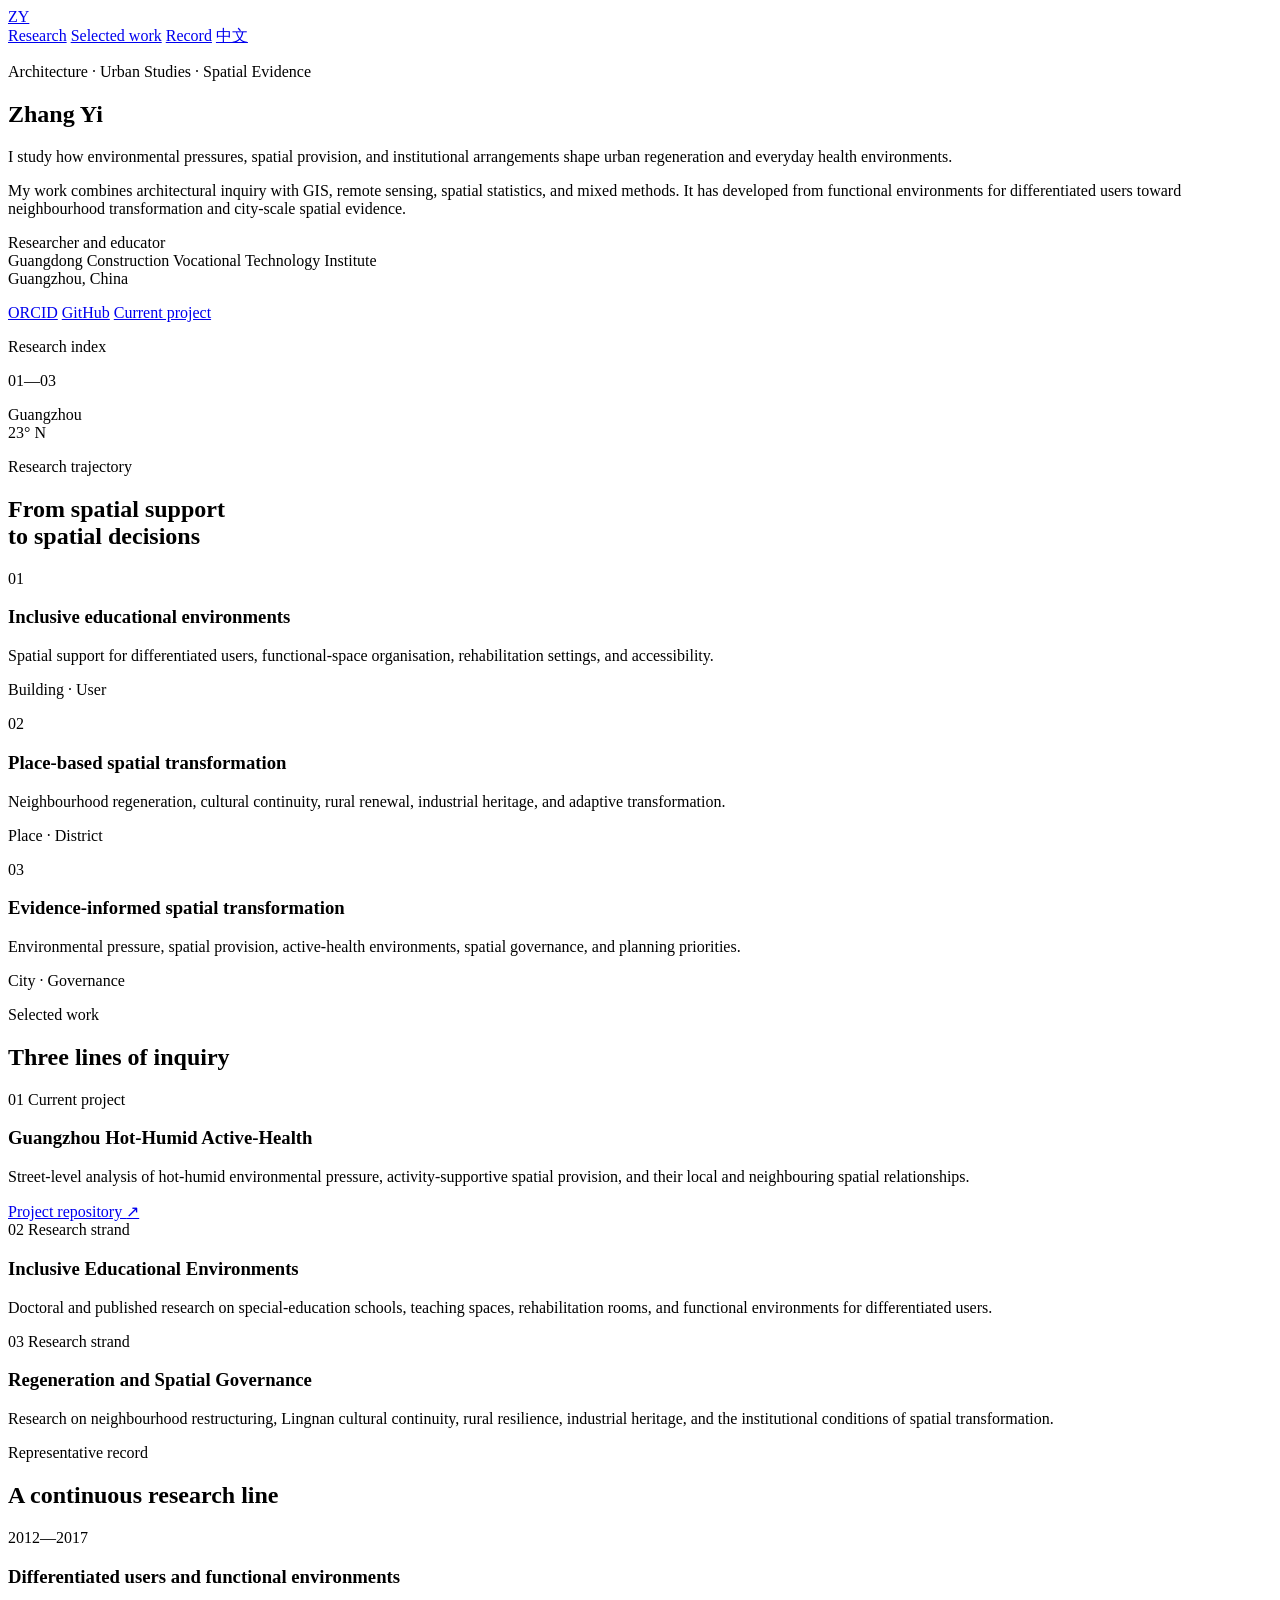
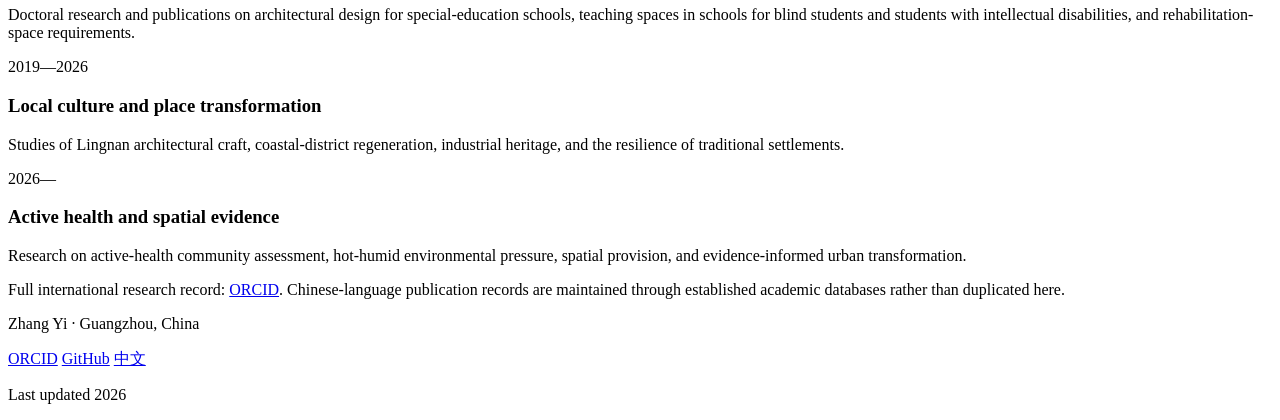
==== index.html @ 7a0ed81a "Create restrained academic homepage" ====
<!doctype html>
<html lang="en">
<head>
  <meta charset="utf-8">
  <meta name="viewport" content="width=device-width, initial-scale=1">
  <meta name="description" content="Zhang Yi — architecture, urban studies, and spatial evidence.">
  <title>Zhang Yi — Research</title>
  <link rel="stylesheet" href="assets/css/site.css">
</head>
<body>
  <header class="site-header shell">
    <a class="wordmark" href="/" aria-label="Zhang Yi home">ZY</a>
    <nav class="top-nav" aria-label="Primary navigation">
      <a href="#trajectory">Research</a>
      <a href="#work">Selected work</a>
      <a href="#record">Record</a>
      <a href="zh/" lang="zh-CN">中文</a>
    </nav>
  </header>

  <main>
    <section class="hero shell">
      <div class="hero-copy">
        <p class="eyebrow">Architecture · Urban Studies · Spatial Evidence</p>
        <h1>Zhang Yi</h1>
        <p class="lead">
          I study how environmental pressures, spatial provision, and institutional arrangements shape urban regeneration and everyday health environments.
        </p>
        <p class="intro">
          My work combines architectural inquiry with GIS, remote sensing, spatial statistics, and mixed methods. It has developed from functional environments for differentiated users toward neighbourhood transformation and city-scale spatial evidence.
        </p>
        <p class="affiliation">
          Researcher and educator<br>
          Guangdong Construction Vocational Technology Institute<br>
          Guangzhou, China
        </p>
        <div class="profile-links" aria-label="External profiles">
          <a href="https://orcid.org/0009-0001-2151-0734" rel="me">ORCID</a>
          <a href="https://github.com/zgasoole" rel="me">GitHub</a>
          <a href="https://github.com/zgasoole/guangzhou-hot-humid-active-health">Current project</a>
        </div>
      </div>

      <aside class="research-index" aria-label="Research index">
        <p class="index-label">Research index</p>
        <div class="index-rule"></div>
        <p class="index-number">01—03</p>
        <p class="index-place">Guangzhou<br>23° N</p>
      </aside>
    </section>

    <section id="trajectory" class="section shell">
      <div class="section-heading">
        <p class="eyebrow">Research trajectory</p>
        <h2>From spatial support<br>to spatial decisions</h2>
      </div>

      <div class="trajectory-list">
        <article class="trajectory-item">
          <p class="item-number">01</p>
          <div>
            <h3>Inclusive educational environments</h3>
            <p>Spatial support for differentiated users, functional-space organisation, rehabilitation settings, and accessibility.</p>
          </div>
          <p class="item-scale">Building · User</p>
        </article>

        <article class="trajectory-item">
          <p class="item-number">02</p>
          <div>
            <h3>Place-based spatial transformation</h3>
            <p>Neighbourhood regeneration, cultural continuity, rural renewal, industrial heritage, and adaptive transformation.</p>
          </div>
          <p class="item-scale">Place · District</p>
        </article>

        <article class="trajectory-item">
          <p class="item-number">03</p>
          <div>
            <h3>Evidence-informed spatial transformation</h3>
            <p>Environmental pressure, spatial provision, active-health environments, spatial governance, and planning priorities.</p>
          </div>
          <p class="item-scale">City · Governance</p>
        </article>
      </div>
    </section>

    <section id="work" class="section shell">
      <div class="section-heading compact-heading">
        <p class="eyebrow">Selected work</p>
        <h2>Three lines of inquiry</h2>
      </div>

      <div class="work-grid">
        <article class="work-card featured">
          <div class="work-meta">
            <span>01</span>
            <span>Current project</span>
          </div>
          <h3>Guangzhou Hot-Humid Active-Health</h3>
          <p>Street-level analysis of hot-humid environmental pressure, activity-supportive spatial provision, and their local and neighbouring spatial relationships.</p>
          <a class="text-link" href="https://github.com/zgasoole/guangzhou-hot-humid-active-health">Project repository <span aria-hidden="true">↗</span></a>
        </article>

        <article class="work-card">
          <div class="work-meta">
            <span>02</span>
            <span>Research strand</span>
          </div>
          <h3>Inclusive Educational Environments</h3>
          <p>Doctoral and published research on special-education schools, teaching spaces, rehabilitation rooms, and functional environments for differentiated users.</p>
        </article>

        <article class="work-card">
          <div class="work-meta">
            <span>03</span>
            <span>Research strand</span>
          </div>
          <h3>Regeneration and Spatial Governance</h3>
          <p>Research on neighbourhood restructuring, Lingnan cultural continuity, rural resilience, industrial heritage, and the institutional conditions of spatial transformation.</p>
        </article>
      </div>
    </section>

    <section id="record" class="section shell record-section">
      <div class="section-heading compact-heading">
        <p class="eyebrow">Representative record</p>
        <h2>A continuous research line</h2>
      </div>

      <div class="record-list">
        <article>
          <p class="record-date">2012—2017</p>
          <h3>Differentiated users and functional environments</h3>
          <p>Doctoral research and publications on architectural design for special-education schools, teaching spaces in schools for blind students and students with intellectual disabilities, and rehabilitation-space requirements.</p>
        </article>
        <article>
          <p class="record-date">2019—2026</p>
          <h3>Local culture and place transformation</h3>
          <p>Studies of Lingnan architectural craft, coastal-district regeneration, industrial heritage, and the resilience of traditional settlements.</p>
        </article>
        <article>
          <p class="record-date">2026—</p>
          <h3>Active health and spatial evidence</h3>
          <p>Research on active-health community assessment, hot-humid environmental pressure, spatial provision, and evidence-informed urban transformation.</p>
        </article>
      </div>

      <p class="record-note">
        Full international research record: <a href="https://orcid.org/0009-0001-2151-0734">ORCID</a>. Chinese-language publication records are maintained through established academic databases rather than duplicated here.
      </p>
    </section>
  </main>

  <footer class="site-footer shell">
    <p>Zhang Yi · Guangzhou, China</p>
    <div>
      <a href="https://orcid.org/0009-0001-2151-0734">ORCID</a>
      <a href="https://github.com/zgasoole">GitHub</a>
      <a href="zh/" lang="zh-CN">中文</a>
    </div>
    <p>Last updated 2026</p>
  </footer>
</body>
</html>
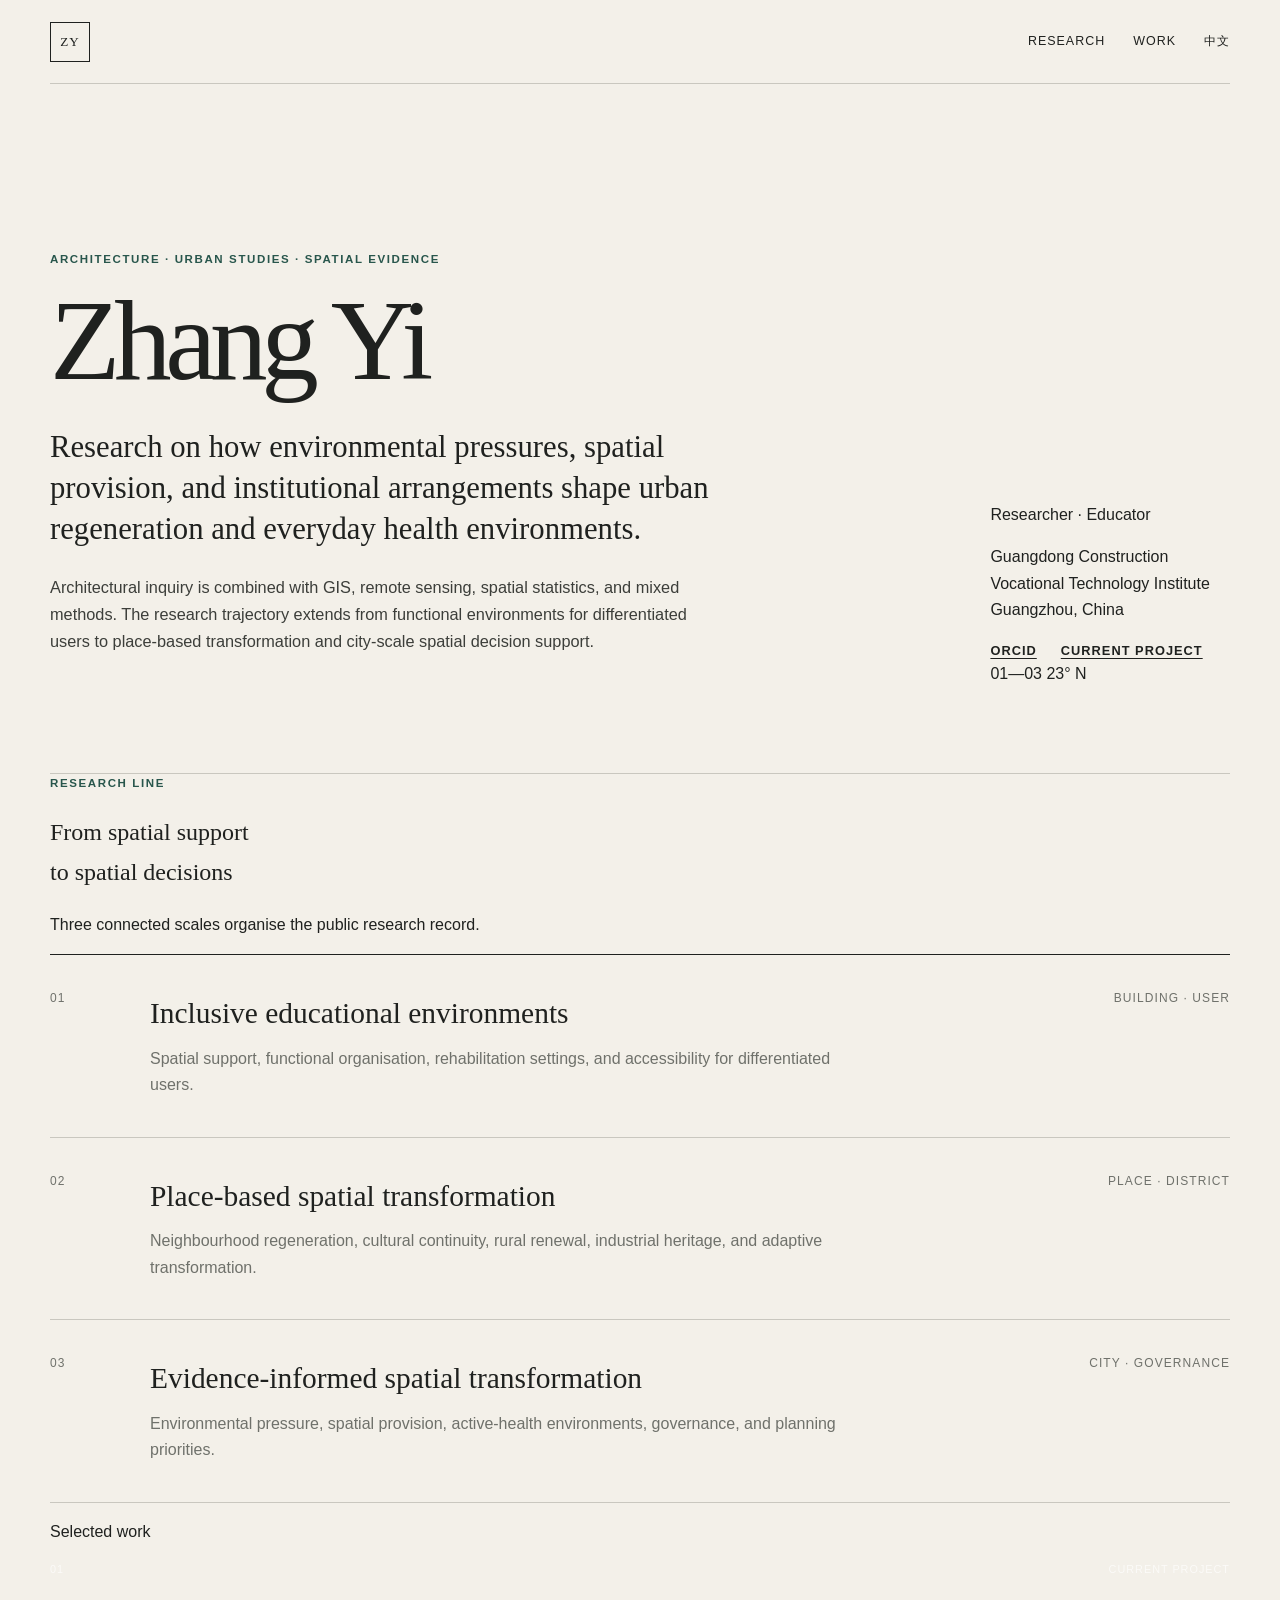
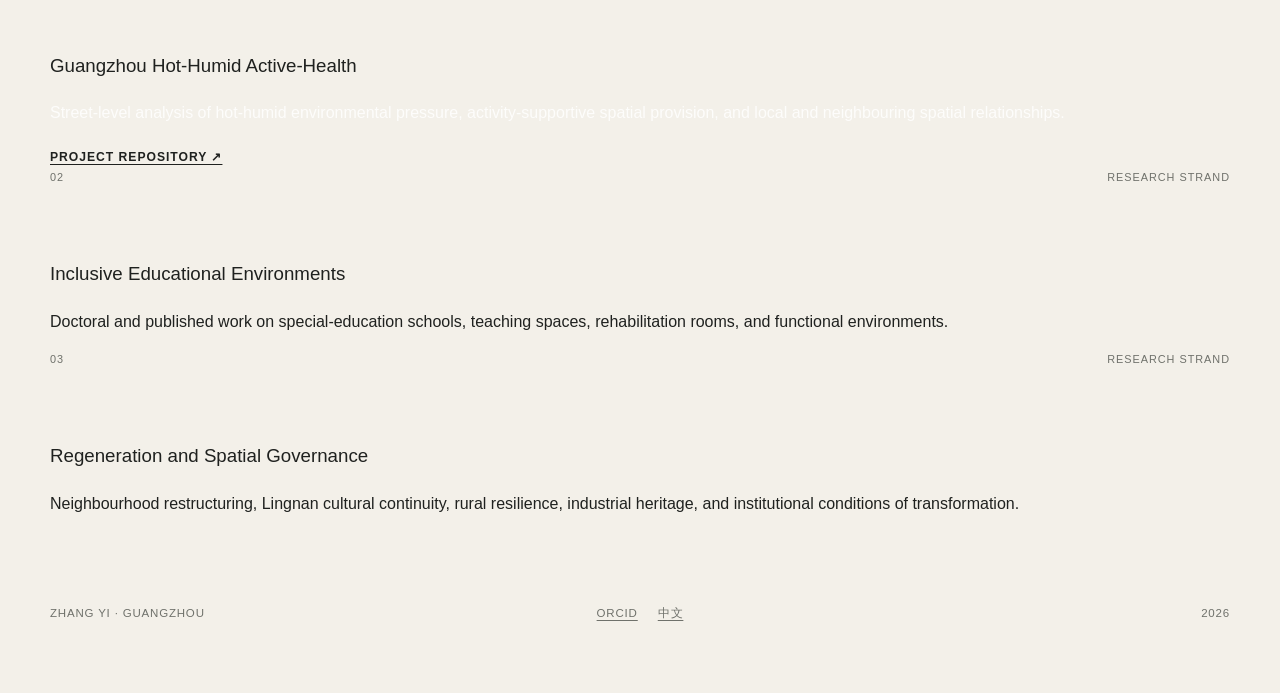
==== commit 0f5e3fa1: "Compress homepage and strengthen privacy" ====
--- a/index.html
+++ b/index.html
@@ -4,6 +4,7 @@
   <meta charset="utf-8">
   <meta name="viewport" content="width=device-width, initial-scale=1">
   <meta name="description" content="Zhang Yi — architecture, urban studies, and spatial evidence.">
+  <meta name="referrer" content="no-referrer">
   <title>Zhang Yi — Research</title>
   <link rel="stylesheet" href="assets/css/site.css">
 </head>
@@ -11,9 +12,8 @@
   <header class="site-header shell">
     <a class="wordmark" href="/" aria-label="Zhang Yi home">ZY</a>
     <nav class="top-nav" aria-label="Primary navigation">
-      <a href="#trajectory">Research</a>
-      <a href="#work">Selected work</a>
-      <a href="#record">Record</a>
+      <a href="#research">Research</a>
+      <a href="#work">Work</a>
       <a href="zh/" lang="zh-CN">中文</a>
     </nav>
   </header>
@@ -24,142 +24,98 @@
         <p class="eyebrow">Architecture · Urban Studies · Spatial Evidence</p>
         <h1>Zhang Yi</h1>
         <p class="lead">
-          I study how environmental pressures, spatial provision, and institutional arrangements shape urban regeneration and everyday health environments.
+          Research on how environmental pressures, spatial provision, and institutional arrangements shape urban regeneration and everyday health environments.
         </p>
         <p class="intro">
-          My work combines architectural inquiry with GIS, remote sensing, spatial statistics, and mixed methods. It has developed from functional environments for differentiated users toward neighbourhood transformation and city-scale spatial evidence.
+          Architectural inquiry is combined with GIS, remote sensing, spatial statistics, and mixed methods. The research trajectory extends from functional environments for differentiated users to place-based transformation and city-scale spatial decision support.
         </p>
-        <p class="affiliation">
-          Researcher and educator<br>
-          Guangdong Construction Vocational Technology Institute<br>
-          Guangzhou, China
-        </p>
+      </div>
+
+      <aside class="identity-panel" aria-label="Research identity">
+        <p class="panel-label">Researcher · Educator</p>
+        <p class="panel-text">Guangdong Construction Vocational Technology Institute<br>Guangzhou, China</p>
         <div class="profile-links" aria-label="External profiles">
-          <a href="https://orcid.org/0009-0001-2151-0734" rel="me">ORCID</a>
-          <a href="https://github.com/zgasoole" rel="me">GitHub</a>
-          <a href="https://github.com/zgasoole/guangzhou-hot-humid-active-health">Current project</a>
+          <a href="https://orcid.org/0009-0001-2151-0734" rel="me noopener noreferrer">ORCID</a>
+          <a href="https://github.com/zgasoole/guangzhou-hot-humid-active-health" rel="noopener noreferrer">Current project</a>
+        </div>
+        <div class="index-mark" aria-hidden="true">
+          <span>01—03</span>
+          <span>23° N</span>
+        </div>
+      </aside>
+    </section>
+
+    <section id="research" class="overview shell">
+      <div class="overview-header">
+        <div>
+          <p class="eyebrow">Research line</p>
+          <h2>From spatial support<br>to spatial decisions</h2>
+        </div>
+        <p class="overview-note">Three connected scales organise the public research record.</p>
+      </div>
+
+      <div class="overview-grid">
+        <div class="trajectory-list">
+          <article class="trajectory-item">
+            <p class="item-number">01</p>
+            <div>
+              <h3>Inclusive educational environments</h3>
+              <p>Spatial support, functional organisation, rehabilitation settings, and accessibility for differentiated users.</p>
+            </div>
+            <p class="item-scale">Building · User</p>
+          </article>
+
+          <article class="trajectory-item">
+            <p class="item-number">02</p>
+            <div>
+              <h3>Place-based spatial transformation</h3>
+              <p>Neighbourhood regeneration, cultural continuity, rural renewal, industrial heritage, and adaptive transformation.</p>
+            </div>
+            <p class="item-scale">Place · District</p>
+          </article>
+
+          <article class="trajectory-item">
+            <p class="item-number">03</p>
+            <div>
+              <h3>Evidence-informed spatial transformation</h3>
+              <p>Environmental pressure, spatial provision, active-health environments, governance, and planning priorities.</p>
+            </div>
+            <p class="item-scale">City · Governance</p>
+          </article>
+        </div>
+
+        <div id="work" class="work-list">
+          <p class="work-label">Selected work</p>
+          <article class="work-item featured">
+            <div class="work-meta"><span>01</span><span>Current project</span></div>
+            <h3>Guangzhou Hot-Humid Active-Health</h3>
+            <p>Street-level analysis of hot-humid environmental pressure, activity-supportive spatial provision, and local and neighbouring spatial relationships.</p>
+            <a class="text-link" href="https://github.com/zgasoole/guangzhou-hot-humid-active-health" rel="noopener noreferrer">Project repository ↗</a>
+          </article>
+
+          <article class="work-item">
+            <div class="work-meta"><span>02</span><span>Research strand</span></div>
+            <h3>Inclusive Educational Environments</h3>
+            <p>Doctoral and published work on special-education schools, teaching spaces, rehabilitation rooms, and functional environments.</p>
+          </article>
+
+          <article class="work-item">
+            <div class="work-meta"><span>03</span><span>Research strand</span></div>
+            <h3>Regeneration and Spatial Governance</h3>
+            <p>Neighbourhood restructuring, Lingnan cultural continuity, rural resilience, industrial heritage, and institutional conditions of transformation.</p>
+          </article>
         </div>
       </div>
 
-      <aside class="research-index" aria-label="Research index">
-        <p class="index-label">Research index</p>
-        <div class="index-rule"></div>
-        <p class="index-number">01—03</p>
-        <p class="index-place">Guangzhou<br>23° N</p>
-      </aside>
-    </section>
-
-    <section id="trajectory" class="section shell">
-      <div class="section-heading">
-        <p class="eyebrow">Research trajectory</p>
-        <h2>From spatial support<br>to spatial decisions</h2>
-      </div>
-
-      <div class="trajectory-list">
-        <article class="trajectory-item">
-          <p class="item-number">01</p>
-          <div>
-            <h3>Inclusive educational environments</h3>
-            <p>Spatial support for differentiated users, functional-space organisation, rehabilitation settings, and accessibility.</p>
-          </div>
-          <p class="item-scale">Building · User</p>
-        </article>
-
-        <article class="trajectory-item">
-          <p class="item-number">02</p>
-          <div>
-            <h3>Place-based spatial transformation</h3>
-            <p>Neighbourhood regeneration, cultural continuity, rural renewal, industrial heritage, and adaptive transformation.</p>
-          </div>
-          <p class="item-scale">Place · District</p>
-        </article>
-
-        <article class="trajectory-item">
-          <p class="item-number">03</p>
-          <div>
-            <h3>Evidence-informed spatial transformation</h3>
-            <p>Environmental pressure, spatial provision, active-health environments, spatial governance, and planning priorities.</p>
-          </div>
-          <p class="item-scale">City · Governance</p>
-        </article>
-      </div>
-    </section>
-
-    <section id="work" class="section shell">
-      <div class="section-heading compact-heading">
-        <p class="eyebrow">Selected work</p>
-        <h2>Three lines of inquiry</h2>
-      </div>
-
-      <div class="work-grid">
-        <article class="work-card featured">
-          <div class="work-meta">
-            <span>01</span>
-            <span>Current project</span>
-          </div>
-          <h3>Guangzhou Hot-Humid Active-Health</h3>
-          <p>Street-level analysis of hot-humid environmental pressure, activity-supportive spatial provision, and their local and neighbouring spatial relationships.</p>
-          <a class="text-link" href="https://github.com/zgasoole/guangzhou-hot-humid-active-health">Project repository <span aria-hidden="true">↗</span></a>
-        </article>
-
-        <article class="work-card">
-          <div class="work-meta">
-            <span>02</span>
-            <span>Research strand</span>
-          </div>
-          <h3>Inclusive Educational Environments</h3>
-          <p>Doctoral and published research on special-education schools, teaching spaces, rehabilitation rooms, and functional environments for differentiated users.</p>
-        </article>
-
-        <article class="work-card">
-          <div class="work-meta">
-            <span>03</span>
-            <span>Research strand</span>
-          </div>
-          <h3>Regeneration and Spatial Governance</h3>
-          <p>Research on neighbourhood restructuring, Lingnan cultural continuity, rural resilience, industrial heritage, and the institutional conditions of spatial transformation.</p>
-        </article>
-      </div>
-    </section>
-
-    <section id="record" class="section shell record-section">
-      <div class="section-heading compact-heading">
-        <p class="eyebrow">Representative record</p>
-        <h2>A continuous research line</h2>
-      </div>
-
-      <div class="record-list">
-        <article>
-          <p class="record-date">2012—2017</p>
-          <h3>Differentiated users and functional environments</h3>
-          <p>Doctoral research and publications on architectural design for special-education schools, teaching spaces in schools for blind students and students with intellectual disabilities, and rehabilitation-space requirements.</p>
-        </article>
-        <article>
-          <p class="record-date">2019—2026</p>
-          <h3>Local culture and place transformation</h3>
-          <p>Studies of Lingnan architectural craft, coastal-district regeneration, industrial heritage, and the resilience of traditional settlements.</p>
-        </article>
-        <article>
-          <p class="record-date">2026—</p>
-          <h3>Active health and spatial evidence</h3>
-          <p>Research on active-health community assessment, hot-humid environmental pressure, spatial provision, and evidence-informed urban transformation.</p>
-        </article>
-      </div>
-
-      <p class="record-note">
-        Full international research record: <a href="https://orcid.org/0009-0001-2151-0734">ORCID</a>. Chinese-language publication records are maintained through established academic databases rather than duplicated here.
-      </p>
+      <footer class="site-footer">
+        <p>Zhang Yi · Guangzhou</p>
+        <div>
+          <a href="https://orcid.org/0009-0001-2151-0734" rel="noopener noreferrer">ORCID</a>
+          <a href="zh/" lang="zh-CN">中文</a>
+        </div>
+        <p>2026</p>
+      </footer>
     </section>
   </main>
-
-  <footer class="site-footer shell">
-    <p>Zhang Yi · Guangzhou, China</p>
-    <div>
-      <a href="https://orcid.org/0009-0001-2151-0734">ORCID</a>
-      <a href="https://github.com/zgasoole">GitHub</a>
-      <a href="zh/" lang="zh-CN">中文</a>
-    </div>
-    <p>Last updated 2026</p>
-  </footer>
 </body>
 </html>
--- a/assets/css/site.css
+++ b/assets/css/site.css
@@ -0,0 +1,517 @@
+:root {
+  --paper: #f3f0e9;
+  --ink: #1f211f;
+  --muted: #6f716b;
+  --line: #c9c7bf;
+  --accent: #28564c;
+  --white: #fbfaf7;
+  --max: 1180px;
+}
+
+* {
+  box-sizing: border-box;
+}
+
+html {
+  scroll-behavior: smooth;
+}
+
+body {
+  margin: 0;
+  background: var(--paper);
+  color: var(--ink);
+  font-family: -apple-system, BlinkMacSystemFont, "Segoe UI", "PingFang SC", "Hiragino Sans GB", "Microsoft YaHei", sans-serif;
+  font-size: 16px;
+  line-height: 1.65;
+  text-rendering: optimizeLegibility;
+}
+
+a {
+  color: inherit;
+  text-decoration-thickness: 1px;
+  text-underline-offset: 0.23em;
+}
+
+a:hover,
+a:focus-visible {
+  color: var(--accent);
+}
+
+.shell {
+  width: min(calc(100% - 48px), var(--max));
+  margin-inline: auto;
+}
+
+.site-header {
+  min-height: 84px;
+  display: flex;
+  align-items: center;
+  justify-content: space-between;
+  border-bottom: 1px solid var(--line);
+}
+
+.wordmark {
+  display: inline-flex;
+  width: 40px;
+  height: 40px;
+  align-items: center;
+  justify-content: center;
+  border: 1px solid var(--ink);
+  color: var(--ink);
+  font-family: Georgia, "Times New Roman", serif;
+  font-size: 0.82rem;
+  letter-spacing: 0.08em;
+  text-decoration: none;
+}
+
+.top-nav {
+  display: flex;
+  gap: 28px;
+  font-size: 0.78rem;
+  letter-spacing: 0.08em;
+  text-transform: uppercase;
+}
+
+.top-nav a {
+  text-decoration: none;
+}
+
+.hero {
+  min-height: 690px;
+  display: grid;
+  grid-template-columns: minmax(0, 1.55fr) minmax(230px, 0.45fr);
+  gap: clamp(56px, 9vw, 130px);
+  align-items: end;
+  padding-block: 90px 86px;
+  border-bottom: 1px solid var(--line);
+}
+
+.hero-copy {
+  max-width: 770px;
+}
+
+.eyebrow {
+  margin: 0 0 20px;
+  color: var(--accent);
+  font-size: 0.72rem;
+  font-weight: 650;
+  letter-spacing: 0.14em;
+  text-transform: uppercase;
+}
+
+h1,
+h2,
+h3 {
+  margin-top: 0;
+  font-weight: 400;
+}
+
+h1,
+h2 {
+  font-family: Georgia, "Times New Roman", "Songti SC", "Noto Serif SC", serif;
+}
+
+h1 {
+  margin-bottom: 34px;
+  font-size: clamp(4.3rem, 9vw, 8.2rem);
+  line-height: 0.9;
+  letter-spacing: -0.055em;
+}
+
+.lead {
+  max-width: 720px;
+  margin: 0 0 24px;
+  font-family: Georgia, "Times New Roman", "Songti SC", serif;
+  font-size: clamp(1.45rem, 2.4vw, 2.15rem);
+  line-height: 1.34;
+}
+
+.intro {
+  max-width: 660px;
+  margin: 0 0 32px;
+  color: #3c3e3a;
+  font-size: 1.02rem;
+}
+
+.affiliation {
+  margin: 0 0 34px;
+  color: var(--muted);
+  font-size: 0.9rem;
+}
+
+.profile-links {
+  display: flex;
+  flex-wrap: wrap;
+  gap: 12px 24px;
+  font-size: 0.8rem;
+  font-weight: 650;
+  letter-spacing: 0.08em;
+  text-transform: uppercase;
+}
+
+.research-index {
+  align-self: stretch;
+  display: flex;
+  flex-direction: column;
+  justify-content: flex-end;
+  padding: 26px 0 4px 30px;
+  border-left: 1px solid var(--line);
+}
+
+.index-label,
+.index-number,
+.index-place {
+  margin: 0;
+}
+
+.index-label {
+  color: var(--muted);
+  font-size: 0.68rem;
+  letter-spacing: 0.13em;
+  text-transform: uppercase;
+}
+
+.index-rule {
+  width: 42px;
+  margin: 22px 0 30px;
+  border-top: 3px solid var(--accent);
+}
+
+.index-number {
+  font-family: Georgia, "Times New Roman", serif;
+  font-size: 3.4rem;
+  line-height: 1;
+}
+
+.index-place {
+  margin-top: 56px;
+  color: var(--muted);
+  font-size: 0.82rem;
+  letter-spacing: 0.08em;
+  text-transform: uppercase;
+}
+
+.section {
+  padding-block: 108px;
+  border-bottom: 1px solid var(--line);
+}
+
+.section-heading {
+  display: grid;
+  grid-template-columns: minmax(180px, 0.6fr) minmax(0, 1.4fr);
+  gap: 38px;
+  margin-bottom: 58px;
+}
+
+.section-heading .eyebrow {
+  padding-top: 12px;
+}
+
+.section-heading h2 {
+  margin-bottom: 0;
+  font-size: clamp(2.5rem, 5vw, 5rem);
+  line-height: 1.02;
+  letter-spacing: -0.035em;
+}
+
+.compact-heading h2 {
+  font-size: clamp(2.3rem, 4.2vw, 4rem);
+}
+
+.trajectory-list {
+  border-top: 1px solid var(--ink);
+}
+
+.trajectory-item {
+  display: grid;
+  grid-template-columns: 72px minmax(0, 1fr) 170px;
+  gap: 28px;
+  align-items: start;
+  padding: 34px 0 38px;
+  border-bottom: 1px solid var(--line);
+}
+
+.item-number,
+.item-scale {
+  margin: 0;
+  color: var(--muted);
+  font-size: 0.75rem;
+  letter-spacing: 0.09em;
+  text-transform: uppercase;
+}
+
+.trajectory-item h3 {
+  margin-bottom: 8px;
+  font-family: Georgia, "Times New Roman", "Songti SC", serif;
+  font-size: clamp(1.5rem, 2.3vw, 2.15rem);
+}
+
+.trajectory-item p:not(.item-number):not(.item-scale) {
+  max-width: 700px;
+  margin: 0;
+  color: var(--muted);
+}
+
+.item-scale {
+  text-align: right;
+}
+
+.work-grid {
+  display: grid;
+  grid-template-columns: repeat(3, minmax(0, 1fr));
+  border-top: 1px solid var(--ink);
+  border-bottom: 1px solid var(--ink);
+}
+
+.work-card {
+  min-height: 390px;
+  display: flex;
+  flex-direction: column;
+  padding: 30px;
+  border-right: 1px solid var(--line);
+  background: transparent;
+}
+
+.work-card:last-child {
+  border-right: 0;
+}
+
+.work-card.featured {
+  background: var(--accent);
+  color: var(--white);
+}
+
+.work-meta {
+  display: flex;
+  justify-content: space-between;
+  gap: 14px;
+  margin-bottom: 72px;
+  color: var(--muted);
+  font-size: 0.68rem;
+  letter-spacing: 0.09em;
+  text-transform: uppercase;
+}
+
+.featured .work-meta {
+  color: rgba(255, 255, 255, 0.68);
+}
+
+.work-card h3 {
+  margin-bottom: 20px;
+  font-family: Georgia, "Times New Roman", "Songti SC", serif;
+  font-size: clamp(1.65rem, 2.5vw, 2.35rem);
+  line-height: 1.15;
+}
+
+.work-card p {
+  margin: 0;
+  color: var(--muted);
+}
+
+.featured p {
+  color: rgba(255, 255, 255, 0.82);
+}
+
+.text-link {
+  margin-top: auto;
+  padding-top: 32px;
+  font-size: 0.76rem;
+  font-weight: 650;
+  letter-spacing: 0.08em;
+  text-transform: uppercase;
+}
+
+.featured .text-link:hover,
+.featured .text-link:focus-visible {
+  color: #fff;
+}
+
+.record-list {
+  display: grid;
+  grid-template-columns: repeat(3, minmax(0, 1fr));
+  gap: 0;
+  border-top: 1px solid var(--ink);
+}
+
+.record-list article {
+  padding: 30px 30px 42px 0;
+  border-bottom: 1px solid var(--line);
+}
+
+.record-list article + article {
+  padding-left: 30px;
+  border-left: 1px solid var(--line);
+}
+
+.record-date {
+  margin: 0 0 52px;
+  color: var(--accent);
+  font-size: 0.72rem;
+  font-weight: 650;
+  letter-spacing: 0.1em;
+}
+
+.record-list h3 {
+  margin-bottom: 14px;
+  font-family: Georgia, "Times New Roman", "Songti SC", serif;
+  font-size: 1.5rem;
+  line-height: 1.25;
+}
+
+.record-list article > p:last-child {
+  margin: 0;
+  color: var(--muted);
+}
+
+.record-note {
+  max-width: 760px;
+  margin: 44px 0 0 auto;
+  color: var(--muted);
+  font-size: 0.88rem;
+}
+
+.site-footer {
+  min-height: 160px;
+  display: grid;
+  grid-template-columns: 1fr auto 1fr;
+  gap: 30px;
+  align-items: center;
+  color: var(--muted);
+  font-size: 0.72rem;
+  letter-spacing: 0.07em;
+  text-transform: uppercase;
+}
+
+.site-footer p {
+  margin: 0;
+}
+
+.site-footer p:last-child {
+  text-align: right;
+}
+
+.site-footer div {
+  display: flex;
+  gap: 20px;
+}
+
+.zh-page h1,
+.zh-page h2,
+.zh-page h3,
+.zh-page .lead {
+  font-family: "Songti SC", "Noto Serif SC", Georgia, serif;
+}
+
+.zh-page h1 {
+  letter-spacing: -0.035em;
+}
+
+@media (max-width: 900px) {
+  .top-nav a:not(:last-child) {
+    display: none;
+  }
+
+  .hero {
+    min-height: auto;
+    grid-template-columns: 1fr;
+    padding-block: 72px;
+  }
+
+  .research-index {
+    min-height: 220px;
+    border-left: 0;
+    border-top: 1px solid var(--line);
+    padding: 30px 0 0;
+  }
+
+  .index-place {
+    margin-top: 34px;
+  }
+
+  .section-heading {
+    grid-template-columns: 1fr;
+    gap: 10px;
+  }
+
+  .section-heading .eyebrow {
+    padding-top: 0;
+  }
+
+  .trajectory-item {
+    grid-template-columns: 52px minmax(0, 1fr);
+  }
+
+  .item-scale {
+    grid-column: 2;
+    text-align: left;
+  }
+
+  .work-grid,
+  .record-list {
+    grid-template-columns: 1fr;
+  }
+
+  .work-card {
+    min-height: 330px;
+    border-right: 0;
+    border-bottom: 1px solid var(--line);
+  }
+
+  .work-card:last-child {
+    border-bottom: 0;
+  }
+
+  .record-list article,
+  .record-list article + article {
+    padding: 28px 0 36px;
+    border-left: 0;
+  }
+
+  .record-date {
+    margin-bottom: 24px;
+  }
+
+  .site-footer {
+    grid-template-columns: 1fr;
+    padding-block: 36px;
+  }
+
+  .site-footer p:last-child {
+    text-align: left;
+  }
+}
+
+@media (max-width: 560px) {
+  .shell {
+    width: min(calc(100% - 30px), var(--max));
+  }
+
+  .site-header {
+    min-height: 70px;
+  }
+
+  h1 {
+    font-size: clamp(3.7rem, 22vw, 5.5rem);
+  }
+
+  .hero {
+    padding-block: 58px;
+  }
+
+  .section {
+    padding-block: 76px;
+  }
+
+  .trajectory-item {
+    grid-template-columns: 38px minmax(0, 1fr);
+    gap: 16px;
+  }
+
+  .work-card {
+    padding: 24px;
+  }
+
+  .work-meta {
+    margin-bottom: 48px;
+  }
+}
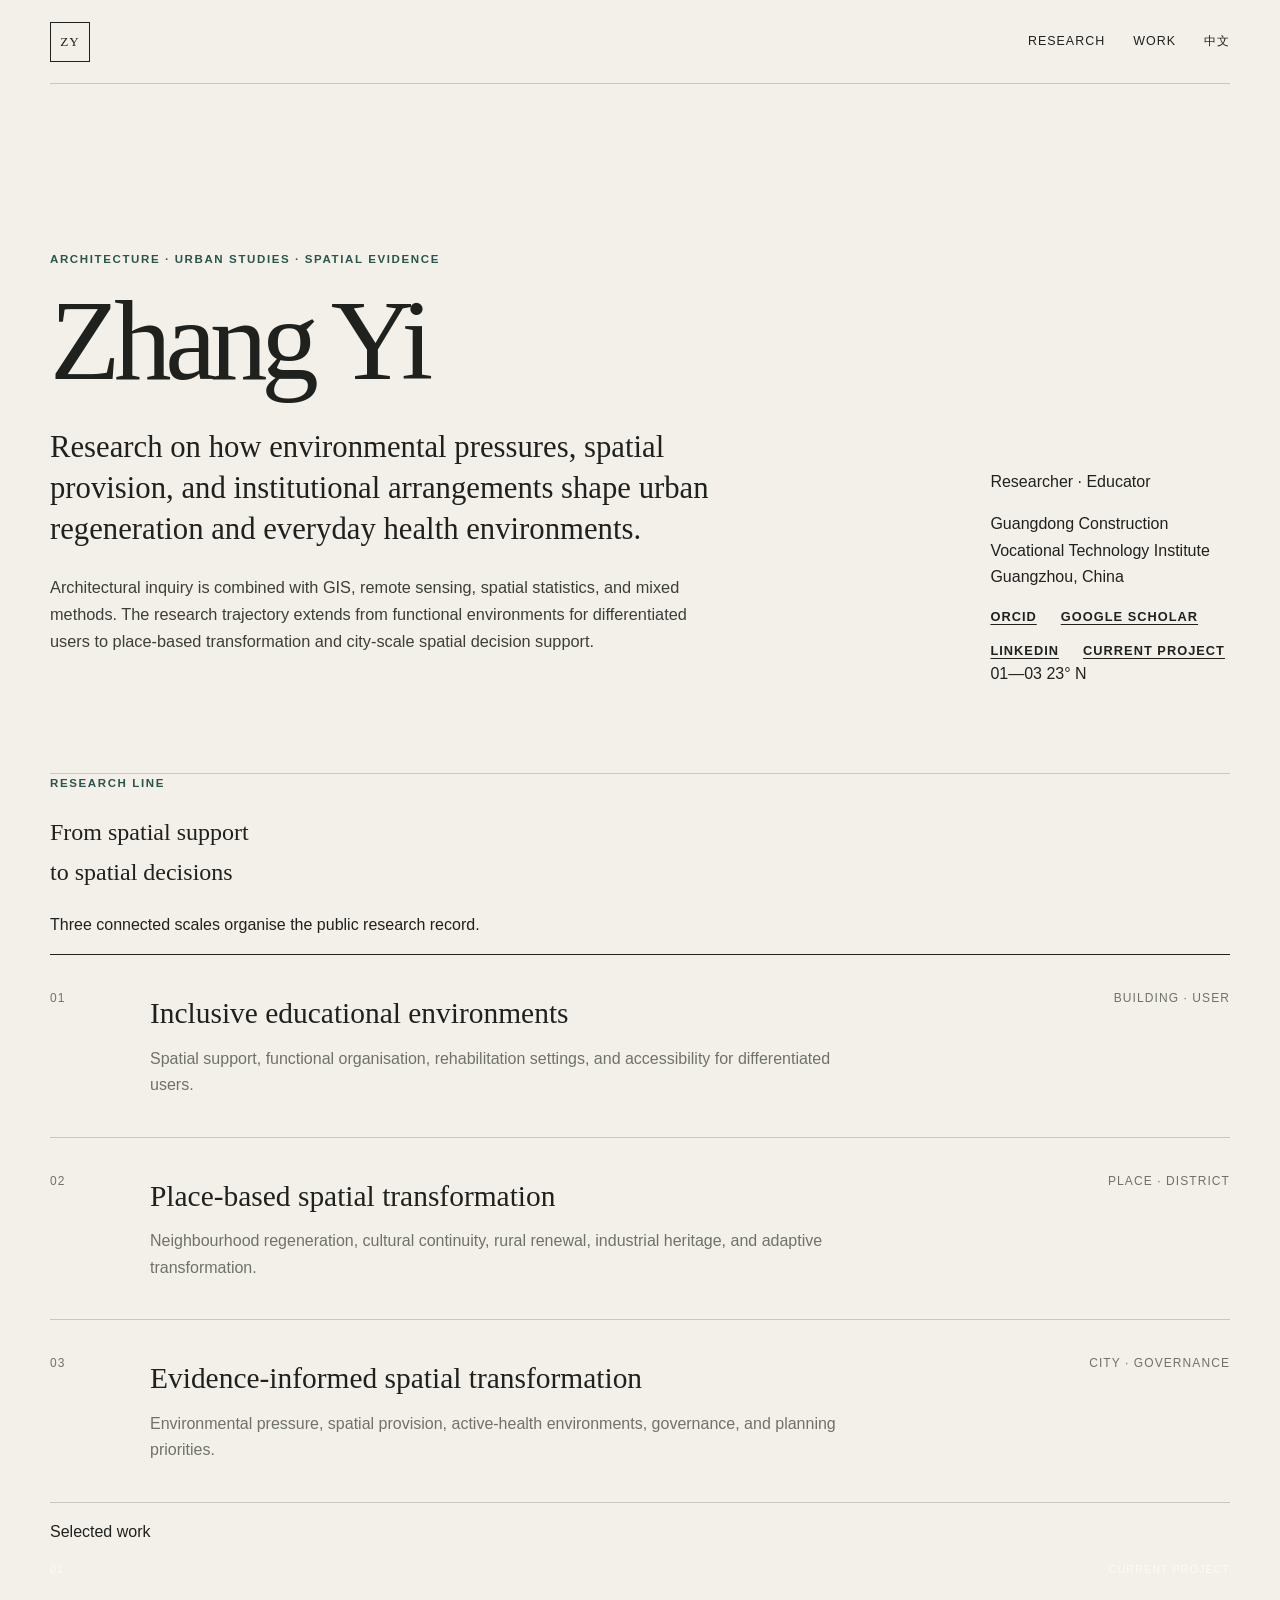
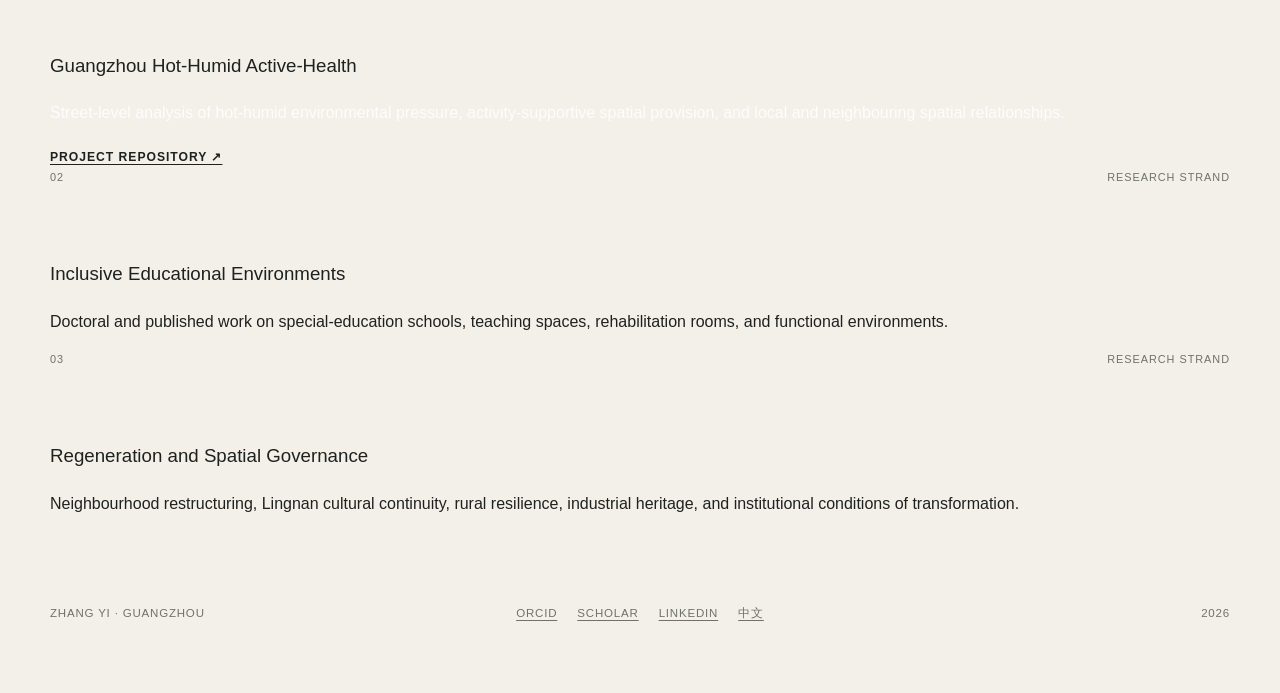
==== commit fa4cd366: "Add Scholar and LinkedIn profile links" ====
--- a/index.html
+++ b/index.html
@@ -32,10 +32,14 @@
       </div>
 
       <aside class="identity-panel" aria-label="Research identity">
-        <p class="panel-label">Researcher · Educator</p>
-        <p class="panel-text">Guangdong Construction Vocational Technology Institute<br>Guangzhou, China</p>
+        <div>
+          <p class="panel-label">Researcher · Educator</p>
+          <p class="panel-text">Guangdong Construction Vocational Technology Institute<br>Guangzhou, China</p>
+        </div>
         <div class="profile-links" aria-label="External profiles">
           <a href="https://orcid.org/0009-0001-2151-0734" rel="me noopener noreferrer">ORCID</a>
+          <a href="https://scholar.google.com/citations?user=8Ptx05EAAAAJ&hl=en" rel="noopener noreferrer">Google Scholar</a>
+          <a href="https://www.linkedin.com/in/yi-z-74b65a86" rel="me noopener noreferrer">LinkedIn</a>
           <a href="https://github.com/zgasoole/guangzhou-hot-humid-active-health" rel="noopener noreferrer">Current project</a>
         </div>
         <div class="index-mark" aria-hidden="true">
@@ -111,6 +115,8 @@
         <p>Zhang Yi · Guangzhou</p>
         <div>
           <a href="https://orcid.org/0009-0001-2151-0734" rel="noopener noreferrer">ORCID</a>
+          <a href="https://scholar.google.com/citations?user=8Ptx05EAAAAJ&hl=en" rel="noopener noreferrer">Scholar</a>
+          <a href="https://www.linkedin.com/in/yi-z-74b65a86" rel="noopener noreferrer">LinkedIn</a>
           <a href="zh/" lang="zh-CN">中文</a>
         </div>
         <p>2026</p>
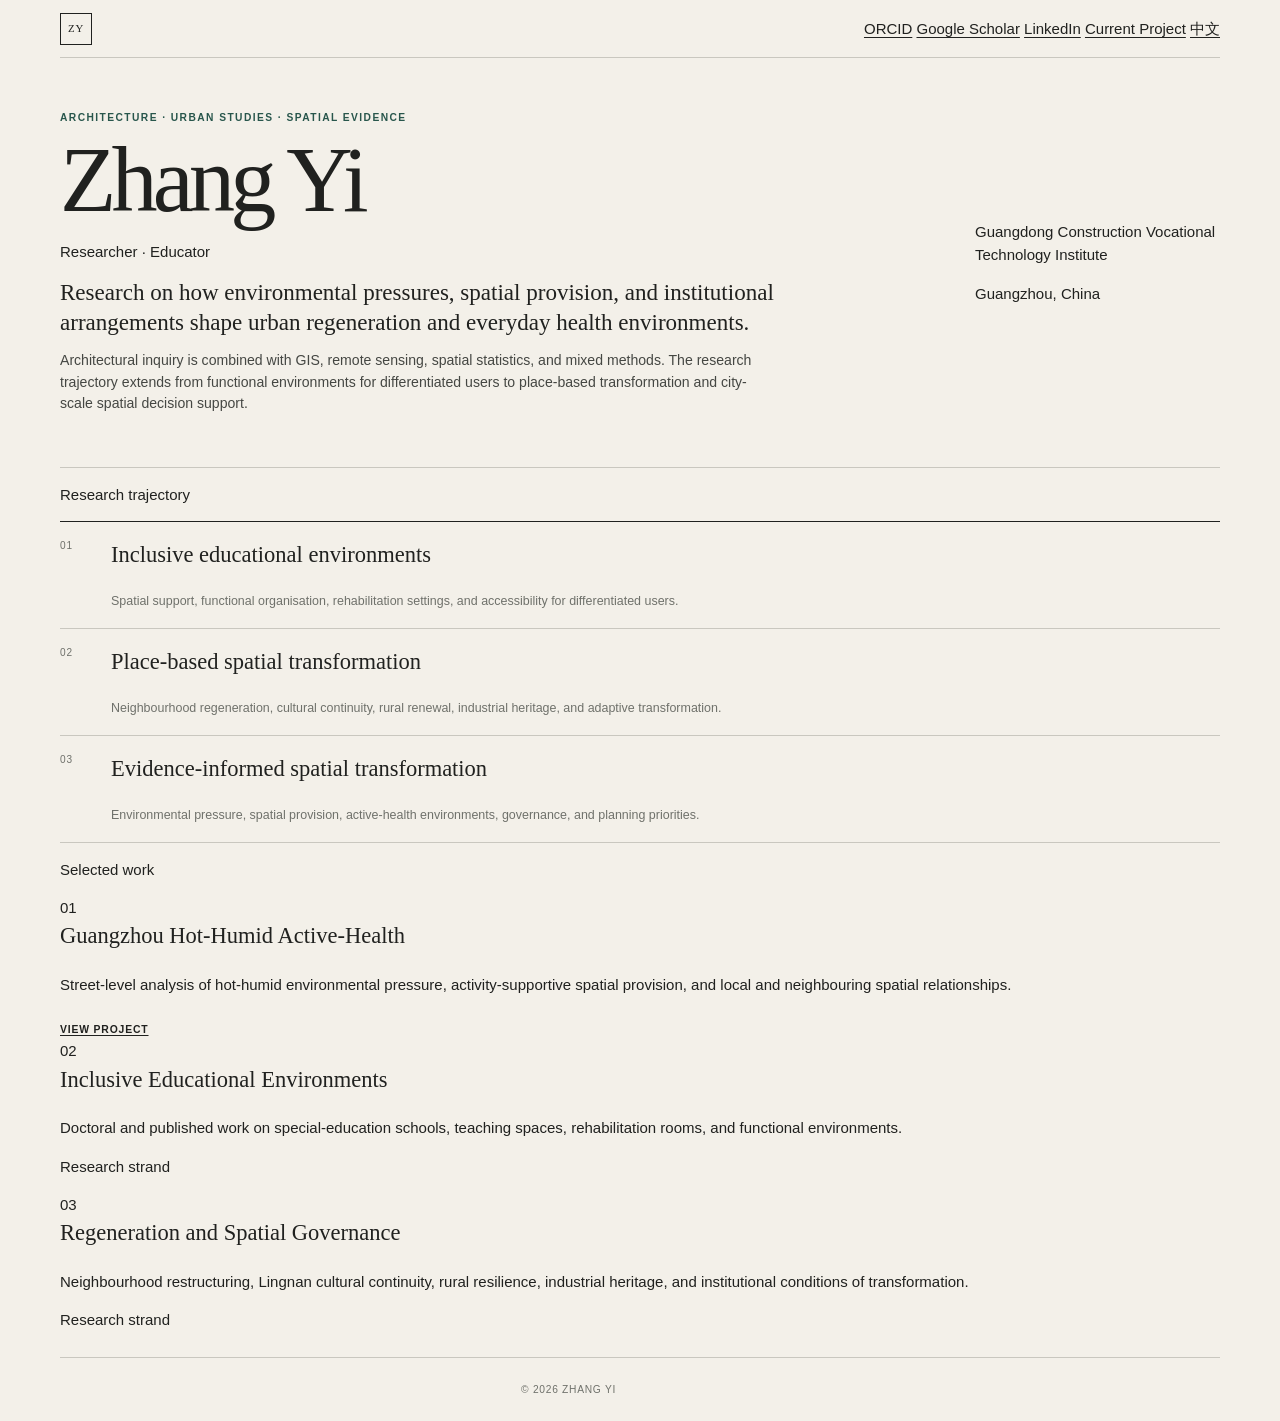
==== commit d50d1d85: "Implement restrained editorial homepage layout" ====
--- a/index.html
+++ b/index.html
@@ -11,10 +11,12 @@
 <body>
   <header class="site-header shell">
     <a class="wordmark" href="/" aria-label="Zhang Yi home">ZY</a>
-    <nav class="top-nav" aria-label="Primary navigation">
-      <a href="#research">Research</a>
-      <a href="#work">Work</a>
-      <a href="zh/" lang="zh-CN">中文</a>
+    <nav class="profile-nav" aria-label="External research profiles">
+      <a href="https://orcid.org/0009-0001-2151-0734" rel="me noopener noreferrer">ORCID</a>
+      <a href="https://scholar.google.com/citations?user=8Ptx05EAAAAJ&hl=en" rel="noopener noreferrer">Google Scholar</a>
+      <a href="https://www.linkedin.com/in/yi-z-74b65a86" rel="me noopener noreferrer">LinkedIn</a>
+      <a href="https://github.com/zgasoole/guangzhou-hot-humid-active-health" rel="noopener noreferrer">Current Project</a>
+      <a class="language-link" href="zh/" lang="zh-CN">中文</a>
     </nav>
   </header>
 
@@ -23,6 +25,7 @@
       <div class="hero-copy">
         <p class="eyebrow">Architecture · Urban Studies · Spatial Evidence</p>
         <h1>Zhang Yi</h1>
+        <p class="role-line">Researcher · Educator</p>
         <p class="lead">
           Research on how environmental pressures, spatial provision, and institutional arrangements shape urban regeneration and everyday health environments.
         </p>
@@ -31,97 +34,79 @@
         </p>
       </div>
 
-      <aside class="identity-panel" aria-label="Research identity">
-        <div>
-          <p class="panel-label">Researcher · Educator</p>
-          <p class="panel-text">Guangdong Construction Vocational Technology Institute<br>Guangzhou, China</p>
-        </div>
-        <div class="profile-links" aria-label="External profiles">
-          <a href="https://orcid.org/0009-0001-2151-0734" rel="me noopener noreferrer">ORCID</a>
-          <a href="https://scholar.google.com/citations?user=8Ptx05EAAAAJ&hl=en" rel="noopener noreferrer">Google Scholar</a>
-          <a href="https://www.linkedin.com/in/yi-z-74b65a86" rel="me noopener noreferrer">LinkedIn</a>
-          <a href="https://github.com/zgasoole/guangzhou-hot-humid-active-health" rel="noopener noreferrer">Current project</a>
-        </div>
-        <div class="index-mark" aria-hidden="true">
-          <span>01—03</span>
-          <span>23° N</span>
-        </div>
+      <aside class="affiliation" aria-label="Affiliation">
+        <p>Guangdong Construction Vocational Technology Institute</p>
+        <p>Guangzhou, China</p>
       </aside>
     </section>
 
-    <section id="research" class="overview shell">
-      <div class="overview-header">
-        <div>
-          <p class="eyebrow">Research line</p>
-          <h2>From spatial support<br>to spatial decisions</h2>
-        </div>
-        <p class="overview-note">Three connected scales organise the public research record.</p>
+    <section class="research-section shell" aria-labelledby="research-heading">
+      <p class="section-label" id="research-heading">Research trajectory</p>
+      <div class="trajectory-list">
+        <article class="trajectory-item">
+          <p class="item-number">01</p>
+          <div>
+            <h2>Inclusive educational environments</h2>
+            <p>Spatial support, functional organisation, rehabilitation settings, and accessibility for differentiated users.</p>
+          </div>
+        </article>
+
+        <article class="trajectory-item">
+          <p class="item-number">02</p>
+          <div>
+            <h2>Place-based spatial transformation</h2>
+            <p>Neighbourhood regeneration, cultural continuity, rural renewal, industrial heritage, and adaptive transformation.</p>
+          </div>
+        </article>
+
+        <article class="trajectory-item">
+          <p class="item-number">03</p>
+          <div>
+            <h2>Evidence-informed spatial transformation</h2>
+            <p>Environmental pressure, spatial provision, active-health environments, governance, and planning priorities.</p>
+          </div>
+        </article>
       </div>
+    </section>
 
-      <div class="overview-grid">
-        <div class="trajectory-list">
-          <article class="trajectory-item">
-            <p class="item-number">01</p>
-            <div>
-              <h3>Inclusive educational environments</h3>
-              <p>Spatial support, functional organisation, rehabilitation settings, and accessibility for differentiated users.</p>
-            </div>
-            <p class="item-scale">Building · User</p>
-          </article>
+    <section class="work-section shell" aria-labelledby="work-heading">
+      <p class="section-label" id="work-heading">Selected work</p>
+      <div class="work-grid">
+        <article class="work-card">
+          <div class="work-heading">
+            <span>01</span>
+            <h2>Guangzhou Hot-Humid Active-Health</h2>
+          </div>
+          <div class="project-visual visual-one" aria-hidden="true"></div>
+          <p>Street-level analysis of hot-humid environmental pressure, activity-supportive spatial provision, and local and neighbouring spatial relationships.</p>
+          <a class="text-link" href="https://github.com/zgasoole/guangzhou-hot-humid-active-health" rel="noopener noreferrer">View project</a>
+        </article>
 
-          <article class="trajectory-item">
-            <p class="item-number">02</p>
-            <div>
-              <h3>Place-based spatial transformation</h3>
-              <p>Neighbourhood regeneration, cultural continuity, rural renewal, industrial heritage, and adaptive transformation.</p>
-            </div>
-            <p class="item-scale">Place · District</p>
-          </article>
+        <article class="work-card">
+          <div class="work-heading">
+            <span>02</span>
+            <h2>Inclusive Educational Environments</h2>
+          </div>
+          <div class="project-visual visual-two" aria-hidden="true"></div>
+          <p>Doctoral and published work on special-education schools, teaching spaces, rehabilitation rooms, and functional environments.</p>
+          <p class="work-status">Research strand</p>
+        </article>
 
-          <article class="trajectory-item">
-            <p class="item-number">03</p>
-            <div>
-              <h3>Evidence-informed spatial transformation</h3>
-              <p>Environmental pressure, spatial provision, active-health environments, governance, and planning priorities.</p>
-            </div>
-            <p class="item-scale">City · Governance</p>
-          </article>
-        </div>
-
-        <div id="work" class="work-list">
-          <p class="work-label">Selected work</p>
-          <article class="work-item featured">
-            <div class="work-meta"><span>01</span><span>Current project</span></div>
-            <h3>Guangzhou Hot-Humid Active-Health</h3>
-            <p>Street-level analysis of hot-humid environmental pressure, activity-supportive spatial provision, and local and neighbouring spatial relationships.</p>
-            <a class="text-link" href="https://github.com/zgasoole/guangzhou-hot-humid-active-health" rel="noopener noreferrer">Project repository ↗</a>
-          </article>
-
-          <article class="work-item">
-            <div class="work-meta"><span>02</span><span>Research strand</span></div>
-            <h3>Inclusive Educational Environments</h3>
-            <p>Doctoral and published work on special-education schools, teaching spaces, rehabilitation rooms, and functional environments.</p>
-          </article>
-
-          <article class="work-item">
-            <div class="work-meta"><span>03</span><span>Research strand</span></div>
-            <h3>Regeneration and Spatial Governance</h3>
-            <p>Neighbourhood restructuring, Lingnan cultural continuity, rural resilience, industrial heritage, and institutional conditions of transformation.</p>
-          </article>
-        </div>
+        <article class="work-card">
+          <div class="work-heading">
+            <span>03</span>
+            <h2>Regeneration and Spatial Governance</h2>
+          </div>
+          <div class="project-visual visual-three" aria-hidden="true"></div>
+          <p>Neighbourhood restructuring, Lingnan cultural continuity, rural resilience, industrial heritage, and institutional conditions of transformation.</p>
+          <p class="work-status">Research strand</p>
+        </article>
       </div>
-
-      <footer class="site-footer">
-        <p>Zhang Yi · Guangzhou</p>
-        <div>
-          <a href="https://orcid.org/0009-0001-2151-0734" rel="noopener noreferrer">ORCID</a>
-          <a href="https://scholar.google.com/citations?user=8Ptx05EAAAAJ&hl=en" rel="noopener noreferrer">Scholar</a>
-          <a href="https://www.linkedin.com/in/yi-z-74b65a86" rel="noopener noreferrer">LinkedIn</a>
-          <a href="zh/" lang="zh-CN">中文</a>
-        </div>
-        <p>2026</p>
-      </footer>
     </section>
   </main>
+
+  <footer class="site-footer shell">
+    <p>© 2026 Zhang Yi</p>
+  </footer>
 </body>
 </html>
--- a/assets/css/site.css
+++ b/assets/css/site.css
@@ -1,11 +1,11 @@
 :root {
   --paper: #f3f0e9;
-  --ink: #1f211f;
+  --ink: #20211f;
   --muted: #6f716b;
   --line: #c9c7bf;
   --accent: #28564c;
-  --white: #fbfaf7;
-  --max: 1180px;
+  --accent-soft: rgba(40, 86, 76, 0.07);
+  --max: 1160px;
 }
 
 * {
@@ -21,15 +21,15 @@
   background: var(--paper);
   color: var(--ink);
   font-family: -apple-system, BlinkMacSystemFont, "Segoe UI", "PingFang SC", "Hiragino Sans GB", "Microsoft YaHei", sans-serif;
-  font-size: 16px;
-  line-height: 1.65;
+  font-size: 15px;
+  line-height: 1.55;
   text-rendering: optimizeLegibility;
 }
 
 a {
   color: inherit;
   text-decoration-thickness: 1px;
-  text-underline-offset: 0.23em;
+  text-underline-offset: 0.22em;
 }
 
 a:hover,
@@ -38,12 +38,12 @@
 }
 
 .shell {
-  width: min(calc(100% - 48px), var(--max));
+  width: min(calc(100% - 44px), var(--max));
   margin-inline: auto;
 }
 
 .site-header {
-  min-height: 84px;
+  min-height: 58px;
   display: flex;
   align-items: center;
   justify-content: space-between;
@@ -52,23 +52,22 @@
 
 .wordmark {
   display: inline-flex;
-  width: 40px;
-  height: 40px;
+  width: 32px;
+  height: 32px;
   align-items: center;
   justify-content: center;
   border: 1px solid var(--ink);
-  color: var(--ink);
   font-family: Georgia, "Times New Roman", serif;
-  font-size: 0.82rem;
+  font-size: 0.68rem;
   letter-spacing: 0.08em;
   text-decoration: none;
 }
 
 .top-nav {
   display: flex;
-  gap: 28px;
-  font-size: 0.78rem;
-  letter-spacing: 0.08em;
+  gap: 22px;
+  font-size: 0.68rem;
+  letter-spacing: 0.1em;
   text-transform: uppercase;
 }
 
@@ -77,23 +76,25 @@
 }
 
 .hero {
-  min-height: 690px;
-  display: grid;
-  grid-template-columns: minmax(0, 1.55fr) minmax(230px, 0.45fr);
-  gap: clamp(56px, 9vw, 130px);
-  align-items: end;
-  padding-block: 90px 86px;
+  min-height: 410px;
+  display: grid;
+  grid-template-columns: minmax(0, 1.68fr) minmax(245px, 0.32fr);
+  gap: clamp(42px, 7vw, 92px);
+  align-items: center;
+  padding-block: 38px;
   border-bottom: 1px solid var(--line);
 }
 
 .hero-copy {
-  max-width: 770px;
-}
-
-.eyebrow {
-  margin: 0 0 20px;
+  max-width: 790px;
+}
+
+.eyebrow,
+.panel-label,
+.work-label {
+  margin: 0;
   color: var(--accent);
-  font-size: 0.72rem;
+  font-size: 0.64rem;
   font-weight: 650;
   letter-spacing: 0.14em;
   text-transform: uppercase;
@@ -112,272 +113,214 @@
 }
 
 h1 {
-  margin-bottom: 34px;
-  font-size: clamp(4.3rem, 9vw, 8.2rem);
+  margin: 13px 0 18px;
+  font-size: clamp(3.7rem, 7.2vw, 6.2rem);
   line-height: 0.9;
-  letter-spacing: -0.055em;
+  letter-spacing: -0.052em;
 }
 
 .lead {
-  max-width: 720px;
-  margin: 0 0 24px;
+  max-width: 750px;
+  margin: 0 0 12px;
   font-family: Georgia, "Times New Roman", "Songti SC", serif;
-  font-size: clamp(1.45rem, 2.4vw, 2.15rem);
-  line-height: 1.34;
+  font-size: clamp(1.22rem, 1.8vw, 1.7rem);
+  line-height: 1.3;
 }
 
 .intro {
-  max-width: 660px;
-  margin: 0 0 32px;
-  color: #3c3e3a;
-  font-size: 1.02rem;
-}
-
-.affiliation {
-  margin: 0 0 34px;
-  color: var(--muted);
-  font-size: 0.9rem;
+  max-width: 710px;
+  margin: 0;
+  color: #454743;
+  font-size: 0.88rem;
+}
+
+.identity-panel {
+  min-height: 280px;
+  display: flex;
+  flex-direction: column;
+  justify-content: space-between;
+  padding: 4px 0 2px 24px;
+  border-left: 1px solid var(--line);
+}
+
+.panel-text {
+  margin: 12px 0 0;
+  color: var(--muted);
+  font-size: 0.78rem;
 }
 
 .profile-links {
-  display: flex;
-  flex-wrap: wrap;
-  gap: 12px 24px;
-  font-size: 0.8rem;
+  display: grid;
+  grid-template-columns: 1fr;
+  gap: 6px;
+  margin: 24px 0;
+  font-size: 0.68rem;
+  font-weight: 650;
+  letter-spacing: 0.07em;
+  text-transform: uppercase;
+}
+
+.profile-links a {
+  width: fit-content;
+}
+
+.index-mark {
+  display: flex;
+  justify-content: space-between;
+  align-items: end;
+  color: var(--muted);
+  font-family: Georgia, "Times New Roman", serif;
+}
+
+.index-mark span:first-child {
+  color: var(--ink);
+  font-size: 1.95rem;
+  line-height: 1;
+}
+
+.index-mark span:last-child {
+  font-size: 0.7rem;
+  letter-spacing: 0.08em;
+}
+
+.overview {
+  padding-top: 38px;
+}
+
+.overview-header {
+  display: grid;
+  grid-template-columns: minmax(0, 1fr) 270px;
+  gap: 36px;
+  align-items: end;
+  padding-bottom: 22px;
+}
+
+.overview-header h2 {
+  margin: 7px 0 0;
+  font-size: clamp(2.15rem, 3.8vw, 3.7rem);
+  line-height: 0.98;
+  letter-spacing: -0.035em;
+}
+
+.overview-note {
+  margin: 0;
+  color: var(--muted);
+  font-size: 0.77rem;
+}
+
+.overview-grid {
+  display: grid;
+  grid-template-columns: minmax(0, 1.05fr) minmax(360px, 0.95fr);
+  gap: 46px;
+  align-items: start;
+}
+
+.trajectory-list,
+.work-list {
+  border-top: 1px solid var(--ink);
+}
+
+.trajectory-item {
+  display: grid;
+  grid-template-columns: 36px minmax(0, 1fr) 112px;
+  gap: 15px;
+  align-items: start;
+  padding: 16px 0 17px;
+  border-bottom: 1px solid var(--line);
+}
+
+.item-number,
+.item-scale {
+  margin: 0;
+  color: var(--muted);
+  font-size: 0.63rem;
+  letter-spacing: 0.08em;
+  text-transform: uppercase;
+}
+
+.item-scale {
+  text-align: right;
+}
+
+.trajectory-item h3,
+.work-item h3 {
+  margin-bottom: 4px;
+  font-family: Georgia, "Times New Roman", "Songti SC", "Noto Serif SC", serif;
+  line-height: 1.18;
+}
+
+.trajectory-item h3 {
+  font-size: 1.18rem;
+}
+
+.trajectory-item div > p {
+  margin: 0;
+  color: var(--muted);
+  font-size: 0.78rem;
+}
+
+.work-list {
+  position: relative;
+}
+
+.work-label {
+  position: absolute;
+  top: -25px;
+  right: 0;
+}
+
+.work-item {
+  padding: 14px 0 15px;
+  border-bottom: 1px solid var(--line);
+}
+
+.work-item.featured {
+  margin-top: 0;
+  padding: 17px 18px 18px;
+  background: var(--accent-soft);
+  border-left: 3px solid var(--accent);
+}
+
+.work-meta {
+  display: flex;
+  justify-content: space-between;
+  gap: 14px;
+  margin-bottom: 8px;
+  color: var(--muted);
+  font-size: 0.6rem;
+  letter-spacing: 0.08em;
+  text-transform: uppercase;
+}
+
+.work-item h3 {
+  font-size: 1.22rem;
+}
+
+.work-item p {
+  margin: 0;
+  color: var(--muted);
+  font-size: 0.78rem;
+}
+
+.text-link {
+  display: inline-block;
+  margin-top: 11px;
+  font-size: 0.65rem;
   font-weight: 650;
   letter-spacing: 0.08em;
   text-transform: uppercase;
 }
 
-.research-index {
-  align-self: stretch;
-  display: flex;
-  flex-direction: column;
-  justify-content: flex-end;
-  padding: 26px 0 4px 30px;
-  border-left: 1px solid var(--line);
-}
-
-.index-label,
-.index-number,
-.index-place {
-  margin: 0;
-}
-
-.index-label {
-  color: var(--muted);
-  font-size: 0.68rem;
-  letter-spacing: 0.13em;
-  text-transform: uppercase;
-}
-
-.index-rule {
-  width: 42px;
-  margin: 22px 0 30px;
-  border-top: 3px solid var(--accent);
-}
-
-.index-number {
-  font-family: Georgia, "Times New Roman", serif;
-  font-size: 3.4rem;
-  line-height: 1;
-}
-
-.index-place {
-  margin-top: 56px;
-  color: var(--muted);
-  font-size: 0.82rem;
-  letter-spacing: 0.08em;
-  text-transform: uppercase;
-}
-
-.section {
-  padding-block: 108px;
-  border-bottom: 1px solid var(--line);
-}
-
-.section-heading {
-  display: grid;
-  grid-template-columns: minmax(180px, 0.6fr) minmax(0, 1.4fr);
-  gap: 38px;
-  margin-bottom: 58px;
-}
-
-.section-heading .eyebrow {
-  padding-top: 12px;
-}
-
-.section-heading h2 {
-  margin-bottom: 0;
-  font-size: clamp(2.5rem, 5vw, 5rem);
-  line-height: 1.02;
-  letter-spacing: -0.035em;
-}
-
-.compact-heading h2 {
-  font-size: clamp(2.3rem, 4.2vw, 4rem);
-}
-
-.trajectory-list {
-  border-top: 1px solid var(--ink);
-}
-
-.trajectory-item {
-  display: grid;
-  grid-template-columns: 72px minmax(0, 1fr) 170px;
-  gap: 28px;
-  align-items: start;
-  padding: 34px 0 38px;
-  border-bottom: 1px solid var(--line);
-}
-
-.item-number,
-.item-scale {
-  margin: 0;
-  color: var(--muted);
-  font-size: 0.75rem;
-  letter-spacing: 0.09em;
-  text-transform: uppercase;
-}
-
-.trajectory-item h3 {
-  margin-bottom: 8px;
-  font-family: Georgia, "Times New Roman", "Songti SC", serif;
-  font-size: clamp(1.5rem, 2.3vw, 2.15rem);
-}
-
-.trajectory-item p:not(.item-number):not(.item-scale) {
-  max-width: 700px;
-  margin: 0;
-  color: var(--muted);
-}
-
-.item-scale {
-  text-align: right;
-}
-
-.work-grid {
-  display: grid;
-  grid-template-columns: repeat(3, minmax(0, 1fr));
-  border-top: 1px solid var(--ink);
-  border-bottom: 1px solid var(--ink);
-}
-
-.work-card {
-  min-height: 390px;
-  display: flex;
-  flex-direction: column;
-  padding: 30px;
-  border-right: 1px solid var(--line);
-  background: transparent;
-}
-
-.work-card:last-child {
-  border-right: 0;
-}
-
-.work-card.featured {
-  background: var(--accent);
-  color: var(--white);
-}
-
-.work-meta {
-  display: flex;
-  justify-content: space-between;
-  gap: 14px;
-  margin-bottom: 72px;
-  color: var(--muted);
-  font-size: 0.68rem;
-  letter-spacing: 0.09em;
-  text-transform: uppercase;
-}
-
-.featured .work-meta {
-  color: rgba(255, 255, 255, 0.68);
-}
-
-.work-card h3 {
-  margin-bottom: 20px;
-  font-family: Georgia, "Times New Roman", "Songti SC", serif;
-  font-size: clamp(1.65rem, 2.5vw, 2.35rem);
-  line-height: 1.15;
-}
-
-.work-card p {
-  margin: 0;
-  color: var(--muted);
-}
-
-.featured p {
-  color: rgba(255, 255, 255, 0.82);
-}
-
-.text-link {
-  margin-top: auto;
-  padding-top: 32px;
-  font-size: 0.76rem;
-  font-weight: 650;
-  letter-spacing: 0.08em;
-  text-transform: uppercase;
-}
-
-.featured .text-link:hover,
-.featured .text-link:focus-visible {
-  color: #fff;
-}
-
-.record-list {
-  display: grid;
-  grid-template-columns: repeat(3, minmax(0, 1fr));
-  gap: 0;
-  border-top: 1px solid var(--ink);
-}
-
-.record-list article {
-  padding: 30px 30px 42px 0;
-  border-bottom: 1px solid var(--line);
-}
-
-.record-list article + article {
-  padding-left: 30px;
-  border-left: 1px solid var(--line);
-}
-
-.record-date {
-  margin: 0 0 52px;
-  color: var(--accent);
-  font-size: 0.72rem;
-  font-weight: 650;
-  letter-spacing: 0.1em;
-}
-
-.record-list h3 {
-  margin-bottom: 14px;
-  font-family: Georgia, "Times New Roman", "Songti SC", serif;
-  font-size: 1.5rem;
-  line-height: 1.25;
-}
-
-.record-list article > p:last-child {
-  margin: 0;
-  color: var(--muted);
-}
-
-.record-note {
-  max-width: 760px;
-  margin: 44px 0 0 auto;
-  color: var(--muted);
-  font-size: 0.88rem;
-}
-
 .site-footer {
-  min-height: 160px;
+  min-height: 64px;
   display: grid;
   grid-template-columns: 1fr auto 1fr;
-  gap: 30px;
+  gap: 24px;
   align-items: center;
-  color: var(--muted);
-  font-size: 0.72rem;
+  margin-top: 26px;
+  border-top: 1px solid var(--line);
+  color: var(--muted);
+  font-size: 0.64rem;
   letter-spacing: 0.07em;
   text-transform: uppercase;
 }
@@ -392,7 +335,9 @@
 
 .site-footer div {
   display: flex;
-  gap: 20px;
+  flex-wrap: wrap;
+  justify-content: center;
+  gap: 14px;
 }
 
 .zh-page h1,
@@ -407,38 +352,77 @@
 }
 
 @media (max-width: 900px) {
-  .top-nav a:not(:last-child) {
-    display: none;
-  }
-
   .hero {
     min-height: auto;
     grid-template-columns: 1fr;
-    padding-block: 72px;
-  }
-
-  .research-index {
-    min-height: 220px;
+    gap: 28px;
+    padding-block: 36px;
+  }
+
+  .identity-panel {
+    min-height: auto;
+    display: grid;
+    grid-template-columns: 1fr 1fr;
+    gap: 20px;
+    padding: 18px 0 0;
     border-left: 0;
     border-top: 1px solid var(--line);
-    padding: 30px 0 0;
-  }
-
-  .index-place {
-    margin-top: 34px;
-  }
-
-  .section-heading {
+  }
+
+  .profile-links {
+    margin: 0;
+  }
+
+  .index-mark {
+    grid-column: 1 / -1;
+  }
+
+  .overview-header,
+  .overview-grid {
     grid-template-columns: 1fr;
-    gap: 10px;
-  }
-
-  .section-heading .eyebrow {
-    padding-top: 0;
+  }
+
+  .overview-header {
+    gap: 12px;
+  }
+
+  .overview-grid {
+    gap: 42px;
+  }
+
+  .work-label {
+    position: static;
+    margin-bottom: 10px;
+  }
+}
+
+@media (max-width: 620px) {
+  .shell {
+    width: min(calc(100% - 28px), var(--max));
+  }
+
+  .site-header {
+    min-height: 54px;
+  }
+
+  .top-nav a:not(:last-child) {
+    display: none;
+  }
+
+  h1 {
+    font-size: clamp(3.4rem, 19vw, 5rem);
+  }
+
+  .identity-panel {
+    grid-template-columns: 1fr;
+  }
+
+  .index-mark {
+    grid-column: auto;
   }
 
   .trajectory-item {
-    grid-template-columns: 52px minmax(0, 1fr);
+    grid-template-columns: 30px minmax(0, 1fr);
   }
 
   .item-scale {
@@ -446,72 +430,17 @@
     text-align: left;
   }
 
-  .work-grid,
-  .record-list {
-    grid-template-columns: 1fr;
-  }
-
-  .work-card {
-    min-height: 330px;
-    border-right: 0;
-    border-bottom: 1px solid var(--line);
-  }
-
-  .work-card:last-child {
-    border-bottom: 0;
-  }
-
-  .record-list article,
-  .record-list article + article {
-    padding: 28px 0 36px;
-    border-left: 0;
-  }
-
-  .record-date {
-    margin-bottom: 24px;
-  }
-
   .site-footer {
     grid-template-columns: 1fr;
-    padding-block: 36px;
+    gap: 9px;
+    padding-block: 16px;
+  }
+
+  .site-footer div {
+    justify-content: flex-start;
   }
 
   .site-footer p:last-child {
     text-align: left;
   }
 }
-
-@media (max-width: 560px) {
-  .shell {
-    width: min(calc(100% - 30px), var(--max));
-  }
-
-  .site-header {
-    min-height: 70px;
-  }
-
-  h1 {
-    font-size: clamp(3.7rem, 22vw, 5.5rem);
-  }
-
-  .hero {
-    padding-block: 58px;
-  }
-
-  .section {
-    padding-block: 76px;
-  }
-
-  .trajectory-item {
-    grid-template-columns: 38px minmax(0, 1fr);
-    gap: 16px;
-  }
-
-  .work-card {
-    padding: 24px;
-  }
-
-  .work-meta {
-    margin-bottom: 48px;
-  }
-}
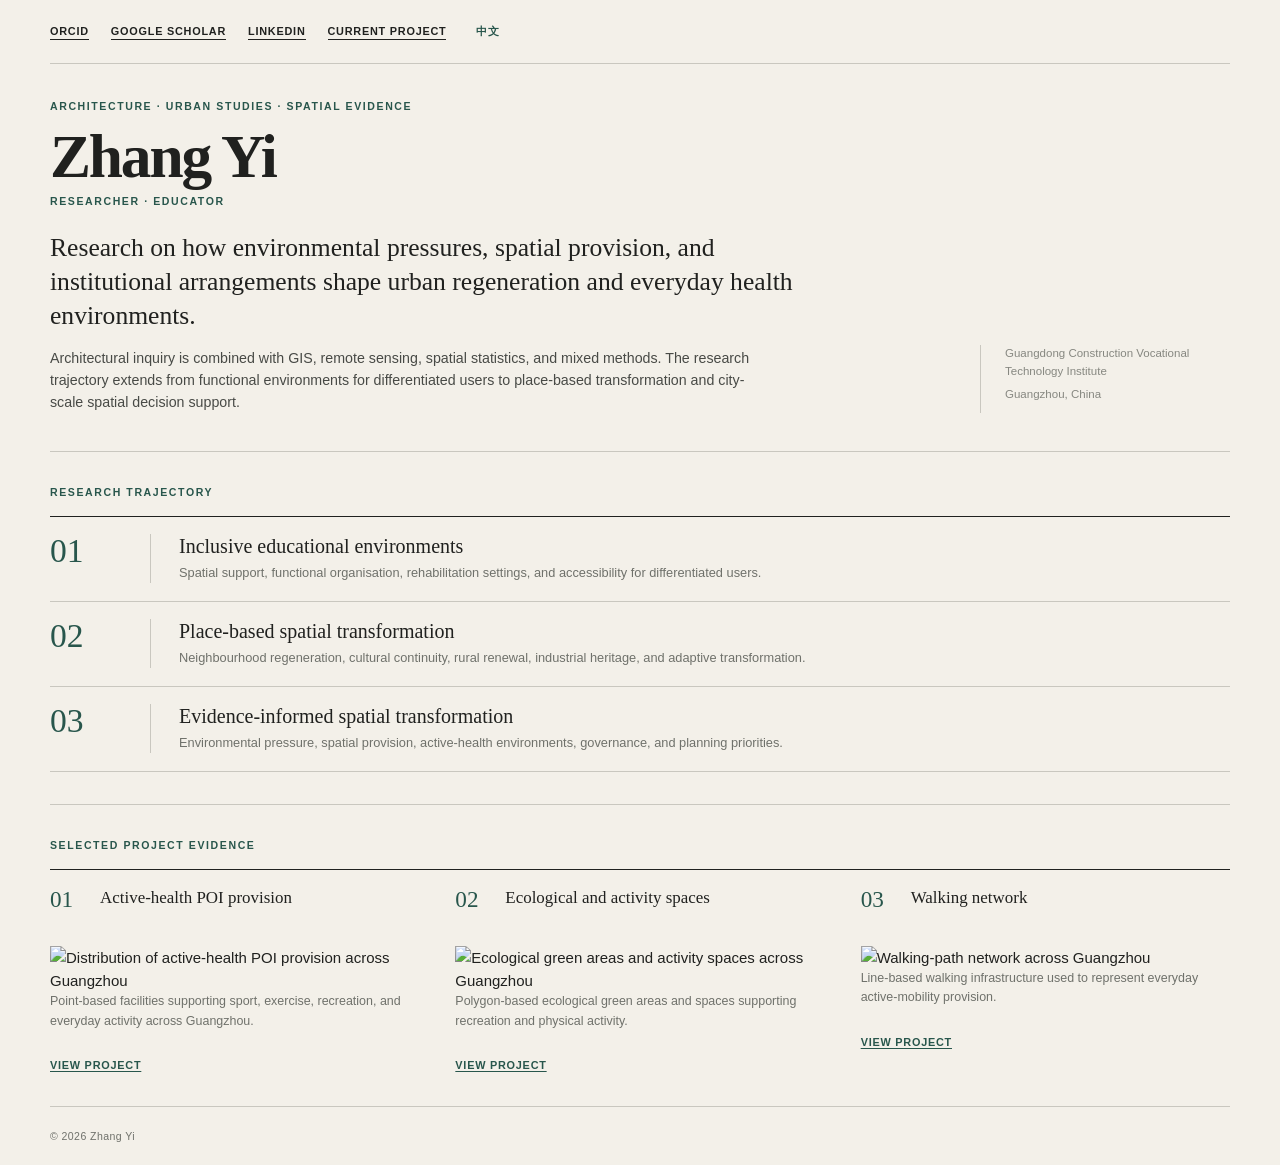
==== commit 6ba0ebeb: "Use verified project maps and simplify header" ====
--- a/index.html
+++ b/index.html
@@ -10,7 +10,6 @@
 </head>
 <body>
   <header class="site-header shell">
-    <a class="wordmark" href="/" aria-label="Zhang Yi home">ZY</a>
     <nav class="profile-nav" aria-label="External research profiles">
       <a href="https://orcid.org/0009-0001-2151-0734" rel="me noopener noreferrer">ORCID</a>
       <a href="https://scholar.google.com/citations?user=8Ptx05EAAAAJ&hl=en" rel="noopener noreferrer">Google Scholar</a>
@@ -70,36 +69,36 @@
     </section>
 
     <section class="work-section shell" aria-labelledby="work-heading">
-      <p class="section-label" id="work-heading">Selected work</p>
+      <p class="section-label" id="work-heading">Selected project evidence</p>
       <div class="work-grid">
         <article class="work-card">
           <div class="work-heading">
             <span>01</span>
-            <h2>Guangzhou Hot-Humid Active-Health</h2>
+            <h2>Active-health POI provision</h2>
           </div>
-          <div class="project-visual visual-one" aria-hidden="true"></div>
-          <p>Street-level analysis of hot-humid environmental pressure, activity-supportive spatial provision, and local and neighbouring spatial relationships.</p>
+          <img class="project-image" src="assets/images/active-health-poi.jpg" alt="Distribution of active-health POI provision across Guangzhou" loading="lazy">
+          <p>Point-based facilities supporting sport, exercise, recreation, and everyday activity across Guangzhou.</p>
           <a class="text-link" href="https://github.com/zgasoole/guangzhou-hot-humid-active-health" rel="noopener noreferrer">View project</a>
         </article>
 
         <article class="work-card">
           <div class="work-heading">
             <span>02</span>
-            <h2>Inclusive Educational Environments</h2>
+            <h2>Ecological and activity spaces</h2>
           </div>
-          <div class="project-visual visual-two" aria-hidden="true"></div>
-          <p>Doctoral and published work on special-education schools, teaching spaces, rehabilitation rooms, and functional environments.</p>
-          <p class="work-status">Research strand</p>
+          <img class="project-image" src="assets/images/green-activity-space.jpg" alt="Ecological green areas and activity spaces across Guangzhou" loading="lazy">
+          <p>Polygon-based ecological green areas and spaces supporting recreation and physical activity.</p>
+          <a class="text-link" href="https://github.com/zgasoole/guangzhou-hot-humid-active-health" rel="noopener noreferrer">View project</a>
         </article>
 
         <article class="work-card">
           <div class="work-heading">
             <span>03</span>
-            <h2>Regeneration and Spatial Governance</h2>
+            <h2>Walking network</h2>
           </div>
-          <div class="project-visual visual-three" aria-hidden="true"></div>
-          <p>Neighbourhood restructuring, Lingnan cultural continuity, rural resilience, industrial heritage, and institutional conditions of transformation.</p>
-          <p class="work-status">Research strand</p>
+          <img class="project-image" src="assets/images/walking-network.jpg" alt="Walking-path network across Guangzhou" loading="lazy">
+          <p>Line-based walking infrastructure used to represent everyday active-mobility provision.</p>
+          <a class="text-link" href="https://github.com/zgasoole/guangzhou-hot-humid-active-health" rel="noopener noreferrer">View project</a>
         </article>
       </div>
     </section>
--- a/assets/css/site.css
+++ b/assets/css/site.css
@@ -4,8 +4,8 @@
   --muted: #6f716b;
   --line: #c9c7bf;
   --accent: #28564c;
-  --accent-soft: rgba(40, 86, 76, 0.07);
-  --max: 1160px;
+  --soft: rgba(40, 86, 76, 0.06);
+  --max: 1180px;
 }
 
 * {
@@ -38,409 +38,360 @@
 }
 
 .shell {
-  width: min(calc(100% - 44px), var(--max));
+  width: min(calc(100% - 48px), var(--max));
   margin-inline: auto;
 }
 
 .site-header {
-  min-height: 58px;
+  min-height: 64px;
   display: flex;
   align-items: center;
   justify-content: space-between;
+  gap: 28px;
   border-bottom: 1px solid var(--line);
 }
 
 .wordmark {
+  flex: 0 0 auto;
   display: inline-flex;
-  width: 32px;
-  height: 32px;
+  width: 38px;
+  height: 38px;
   align-items: center;
   justify-content: center;
   border: 1px solid var(--ink);
   font-family: Georgia, "Times New Roman", serif;
-  font-size: 0.68rem;
+  font-size: 0.76rem;
   letter-spacing: 0.08em;
   text-decoration: none;
 }
 
-.top-nav {
+.profile-nav {
   display: flex;
-  gap: 22px;
-  font-size: 0.68rem;
-  letter-spacing: 0.1em;
-  text-transform: uppercase;
-}
-
-.top-nav a {
-  text-decoration: none;
-}
-
-.hero {
-  min-height: 410px;
-  display: grid;
-  grid-template-columns: minmax(0, 1.68fr) minmax(245px, 0.32fr);
-  gap: clamp(42px, 7vw, 92px);
-  align-items: center;
-  padding-block: 38px;
-  border-bottom: 1px solid var(--line);
-}
-
-.hero-copy {
-  max-width: 790px;
-}
-
-.eyebrow,
-.panel-label,
-.work-label {
-  margin: 0;
-  color: var(--accent);
-  font-size: 0.64rem;
-  font-weight: 650;
-  letter-spacing: 0.14em;
-  text-transform: uppercase;
-}
-
-h1,
-h2,
-h3 {
-  margin-top: 0;
-  font-weight: 400;
-}
-
-h1,
-h2 {
-  font-family: Georgia, "Times New Roman", "Songti SC", "Noto Serif SC", serif;
-}
-
-h1 {
-  margin: 13px 0 18px;
-  font-size: clamp(3.7rem, 7.2vw, 6.2rem);
-  line-height: 0.9;
-  letter-spacing: -0.052em;
-}
-
-.lead {
-  max-width: 750px;
-  margin: 0 0 12px;
-  font-family: Georgia, "Times New Roman", "Songti SC", serif;
-  font-size: clamp(1.22rem, 1.8vw, 1.7rem);
-  line-height: 1.3;
-}
-
-.intro {
-  max-width: 710px;
-  margin: 0;
-  color: #454743;
-  font-size: 0.88rem;
-}
-
-.identity-panel {
-  min-height: 280px;
-  display: flex;
-  flex-direction: column;
-  justify-content: space-between;
-  padding: 4px 0 2px 24px;
-  border-left: 1px solid var(--line);
-}
-
-.panel-text {
-  margin: 12px 0 0;
-  color: var(--muted);
-  font-size: 0.78rem;
-}
-
-.profile-links {
-  display: grid;
-  grid-template-columns: 1fr;
-  gap: 6px;
-  margin: 24px 0;
+  flex-wrap: wrap;
+  justify-content: flex-end;
+  gap: 10px 22px;
   font-size: 0.68rem;
   font-weight: 650;
   letter-spacing: 0.07em;
   text-transform: uppercase;
 }
 
-.profile-links a {
-  width: fit-content;
-}
-
-.index-mark {
-  display: flex;
-  justify-content: space-between;
+.profile-nav a {
+  text-decoration: none;
+  border-bottom: 1px solid var(--ink);
+}
+
+.profile-nav .language-link {
+  margin-left: 8px;
+  color: var(--accent);
+  border-bottom-color: transparent;
+}
+
+.hero {
+  display: grid;
+  grid-template-columns: minmax(0, 1fr) 250px;
+  gap: clamp(42px, 7vw, 96px);
   align-items: end;
-  color: var(--muted);
-  font-family: Georgia, "Times New Roman", serif;
-}
-
-.index-mark span:first-child {
-  color: var(--ink);
-  font-size: 1.95rem;
+  padding-block: 34px 38px;
+  border-bottom: 1px solid var(--line);
+}
+
+.hero-copy {
+  max-width: 800px;
+}
+
+.eyebrow,
+.role-line,
+.section-label {
+  margin: 0;
+  color: var(--accent);
+  font-size: 0.66rem;
+  font-weight: 700;
+  letter-spacing: 0.15em;
+  text-transform: uppercase;
+}
+
+h1,
+h2 {
+  font-family: Georgia, "Times New Roman", "Songti SC", "Noto Serif SC", serif;
+}
+
+h1 {
+  margin: 12px 0 5px;
+  font-size: clamp(2.7rem, 4.8vw, 4.2rem);
+  font-weight: 700;
   line-height: 1;
-}
-
-.index-mark span:last-child {
-  font-size: 0.7rem;
-  letter-spacing: 0.08em;
-}
-
-.overview {
-  padding-top: 38px;
-}
-
-.overview-header {
-  display: grid;
-  grid-template-columns: minmax(0, 1fr) 270px;
-  gap: 36px;
-  align-items: end;
-  padding-bottom: 22px;
-}
-
-.overview-header h2 {
-  margin: 7px 0 0;
-  font-size: clamp(2.15rem, 3.8vw, 3.7rem);
-  line-height: 0.98;
   letter-spacing: -0.035em;
 }
 
-.overview-note {
-  margin: 0;
-  color: var(--muted);
-  font-size: 0.77rem;
-}
-
-.overview-grid {
-  display: grid;
-  grid-template-columns: minmax(0, 1.05fr) minmax(360px, 0.95fr);
-  gap: 46px;
-  align-items: start;
-}
-
-.trajectory-list,
-.work-list {
+.role-line {
+  margin-bottom: 22px;
+}
+
+.lead {
+  max-width: 760px;
+  margin: 0 0 14px;
+  font-family: Georgia, "Times New Roman", "Songti SC", "Noto Serif SC", serif;
+  font-size: clamp(1.25rem, 2vw, 1.75rem);
+  line-height: 1.32;
+}
+
+.intro {
+  max-width: 720px;
+  margin: 0;
+  color: #484a46;
+  font-size: 0.89rem;
+}
+
+.affiliation {
+  align-self: end;
+  padding: 0 0 4px 24px;
+  border-left: 1px solid var(--line);
+  color: #868780;
+  font-size: 0.72rem;
+}
+
+.affiliation p {
+  margin: 0 0 5px;
+}
+
+.research-section,
+.work-section {
+  padding-block: 32px;
+  border-bottom: 1px solid var(--line);
+}
+
+.section-label {
+  margin-bottom: 16px;
+}
+
+.trajectory-list {
   border-top: 1px solid var(--ink);
 }
 
 .trajectory-item {
   display: grid;
-  grid-template-columns: 36px minmax(0, 1fr) 112px;
-  gap: 15px;
+  grid-template-columns: 72px minmax(0, 1fr);
+  gap: 28px;
   align-items: start;
-  padding: 16px 0 17px;
+  padding: 17px 0 18px;
   border-bottom: 1px solid var(--line);
 }
 
-.item-number,
-.item-scale {
+.item-number {
+  margin: 0;
+  color: var(--accent);
+  font-family: Georgia, "Times New Roman", serif;
+  font-size: 2.1rem;
+  line-height: 1;
+}
+
+.trajectory-item > div {
+  padding-left: 28px;
+  border-left: 1px solid var(--line);
+}
+
+.trajectory-item h2 {
+  margin: 0 0 5px;
+  font-size: 1.25rem;
+  font-weight: 400;
+  line-height: 1.2;
+}
+
+.trajectory-item p:not(.item-number) {
   margin: 0;
   color: var(--muted);
-  font-size: 0.63rem;
-  letter-spacing: 0.08em;
-  text-transform: uppercase;
-}
-
-.item-scale {
-  text-align: right;
-}
-
-.trajectory-item h3,
-.work-item h3 {
-  margin-bottom: 4px;
-  font-family: Georgia, "Times New Roman", "Songti SC", "Noto Serif SC", serif;
-  line-height: 1.18;
-}
-
-.trajectory-item h3 {
-  font-size: 1.18rem;
-}
-
-.trajectory-item div > p {
+  font-size: 0.8rem;
+}
+
+.work-grid {
+  display: grid;
+  grid-template-columns: repeat(3, minmax(0, 1fr));
+  gap: 36px;
+  border-top: 1px solid var(--ink);
+  padding-top: 18px;
+}
+
+.work-card {
+  display: flex;
+  flex-direction: column;
+  min-width: 0;
+}
+
+.work-heading {
+  min-height: 58px;
+  display: grid;
+  grid-template-columns: 38px minmax(0, 1fr);
+  gap: 12px;
+  align-items: start;
+}
+
+.work-heading span {
+  color: var(--accent);
+  font-family: Georgia, "Times New Roman", serif;
+  font-size: 1.45rem;
+  line-height: 1;
+}
+
+.work-heading h2 {
+  margin: 0;
+  font-size: 1.06rem;
+  font-weight: 400;
+  line-height: 1.22;
+}
+
+.project-visual {
+  height: 145px;
+  margin: 9px 0 14px;
+  border: 1px solid var(--line);
+  background-color: #eeece6;
+  overflow: hidden;
+}
+
+.visual-one {
+  background-image:
+    radial-gradient(circle at 28% 62%, rgba(40, 86, 76, 0.22) 0 9%, transparent 10%),
+    radial-gradient(circle at 58% 38%, rgba(40, 86, 76, 0.16) 0 12%, transparent 13%),
+    linear-gradient(22deg, transparent 0 44%, rgba(40, 86, 76, 0.22) 45% 46%, transparent 47% 100%),
+    repeating-linear-gradient(90deg, transparent 0 31px, rgba(32, 33, 31, 0.08) 32px 33px);
+}
+
+.visual-two {
+  background-image:
+    linear-gradient(30deg, transparent 0 48%, rgba(40, 86, 76, 0.18) 49% 51%, transparent 52%),
+    linear-gradient(150deg, transparent 0 48%, rgba(32, 33, 31, 0.10) 49% 51%, transparent 52%),
+    repeating-linear-gradient(90deg, transparent 0 48px, rgba(32, 33, 31, 0.08) 49px 50px),
+    repeating-linear-gradient(0deg, transparent 0 32px, rgba(32, 33, 31, 0.06) 33px 34px);
+}
+
+.visual-three {
+  background-image:
+    linear-gradient(96deg, transparent 0 33%, rgba(40, 86, 76, 0.22) 34% 36%, transparent 37% 100%),
+    linear-gradient(12deg, transparent 0 55%, rgba(40, 86, 76, 0.18) 56% 58%, transparent 59% 100%),
+    repeating-linear-gradient(28deg, transparent 0 24px, rgba(32, 33, 31, 0.08) 25px 26px),
+    repeating-linear-gradient(118deg, transparent 0 38px, rgba(32, 33, 31, 0.06) 39px 40px);
+}
+
+.work-card > p {
   margin: 0;
   color: var(--muted);
   font-size: 0.78rem;
 }
 
-.work-list {
-  position: relative;
-}
-
-.work-label {
-  position: absolute;
-  top: -25px;
-  right: 0;
-}
-
-.work-item {
-  padding: 14px 0 15px;
-  border-bottom: 1px solid var(--line);
-}
-
-.work-item.featured {
-  margin-top: 0;
-  padding: 17px 18px 18px;
-  background: var(--accent-soft);
-  border-left: 3px solid var(--accent);
-}
-
-.work-meta {
-  display: flex;
-  justify-content: space-between;
-  gap: 14px;
-  margin-bottom: 8px;
-  color: var(--muted);
-  font-size: 0.6rem;
-  letter-spacing: 0.08em;
-  text-transform: uppercase;
-}
-
-.work-item h3 {
-  font-size: 1.22rem;
-}
-
-.work-item p {
-  margin: 0;
-  color: var(--muted);
-  font-size: 0.78rem;
-}
-
-.text-link {
-  display: inline-block;
-  margin-top: 11px;
-  font-size: 0.65rem;
+.text-link,
+.work-status {
+  width: fit-content;
+  margin-top: 13px !important;
+  color: var(--accent) !important;
+  font-size: 0.68rem !important;
   font-weight: 650;
-  letter-spacing: 0.08em;
-  text-transform: uppercase;
-}
-
-.site-footer {
-  min-height: 64px;
-  display: grid;
-  grid-template-columns: 1fr auto 1fr;
-  gap: 24px;
-  align-items: center;
-  margin-top: 26px;
-  border-top: 1px solid var(--line);
-  color: var(--muted);
-  font-size: 0.64rem;
   letter-spacing: 0.07em;
   text-transform: uppercase;
 }
 
+.text-link {
+  margin-top: auto;
+  padding-top: 13px;
+}
+
+.work-status {
+  margin-top: auto !important;
+  padding-top: 13px;
+}
+
+.site-footer {
+  min-height: 58px;
+  display: flex;
+  align-items: center;
+  color: var(--muted);
+  font-size: 0.66rem;
+  letter-spacing: 0.04em;
+}
+
 .site-footer p {
   margin: 0;
-}
-
-.site-footer p:last-child {
-  text-align: right;
-}
-
-.site-footer div {
-  display: flex;
-  flex-wrap: wrap;
-  justify-content: center;
-  gap: 14px;
 }
 
 .zh-page h1,
 .zh-page h2,
-.zh-page h3,
 .zh-page .lead {
   font-family: "Songti SC", "Noto Serif SC", Georgia, serif;
 }
 
 .zh-page h1 {
-  letter-spacing: -0.035em;
+  letter-spacing: -0.02em;
 }
 
 @media (max-width: 900px) {
+  .site-header {
+    align-items: flex-start;
+    padding-block: 12px;
+  }
+
+  .profile-nav {
+    max-width: 620px;
+  }
+
   .hero {
-    min-height: auto;
     grid-template-columns: 1fr;
-    gap: 28px;
-    padding-block: 36px;
-  }
-
-  .identity-panel {
-    min-height: auto;
-    display: grid;
-    grid-template-columns: 1fr 1fr;
-    gap: 20px;
-    padding: 18px 0 0;
+    gap: 22px;
+    padding-block: 30px;
+  }
+
+  .affiliation {
+    max-width: 420px;
+    padding: 14px 0 0;
     border-left: 0;
     border-top: 1px solid var(--line);
   }
 
-  .profile-links {
-    margin: 0;
-  }
-
-  .index-mark {
-    grid-column: 1 / -1;
-  }
-
-  .overview-header,
-  .overview-grid {
-    grid-template-columns: 1fr;
-  }
-
-  .overview-header {
-    gap: 12px;
-  }
-
-  .overview-grid {
-    gap: 42px;
-  }
-
-  .work-label {
-    position: static;
-    margin-bottom: 10px;
-  }
-}
-
-@media (max-width: 620px) {
+  .work-grid {
+    gap: 24px;
+  }
+}
+
+@media (max-width: 700px) {
   .shell {
     width: min(calc(100% - 28px), var(--max));
   }
 
   .site-header {
-    min-height: 54px;
-  }
-
-  .top-nav a:not(:last-child) {
-    display: none;
+    display: grid;
+    grid-template-columns: auto 1fr;
+    gap: 18px;
+  }
+
+  .profile-nav {
+    gap: 8px 14px;
+    font-size: 0.62rem;
+  }
+
+  .profile-nav .language-link {
+    margin-left: 0;
   }
 
   h1 {
-    font-size: clamp(3.4rem, 19vw, 5rem);
-  }
-
-  .identity-panel {
+    font-size: clamp(2.5rem, 14vw, 3.5rem);
+  }
+
+  .trajectory-item {
+    grid-template-columns: 48px minmax(0, 1fr);
+    gap: 14px;
+  }
+
+  .trajectory-item > div {
+    padding-left: 18px;
+  }
+
+  .work-grid {
     grid-template-columns: 1fr;
   }
 
-  .index-mark {
-    grid-column: auto;
-  }
-
-  .trajectory-item {
-    grid-template-columns: 30px minmax(0, 1fr);
-  }
-
-  .item-scale {
-    grid-column: 2;
-    text-align: left;
-  }
-
-  .site-footer {
-    grid-template-columns: 1fr;
-    gap: 9px;
-    padding-block: 16px;
-  }
-
-  .site-footer div {
-    justify-content: flex-start;
-  }
-
-  .site-footer p:last-child {
-    text-align: left;
-  }
-}
+  .work-heading {
+    min-height: auto;
+  }
+
+  .project-visual {
+    height: 175px;
+  }
+}
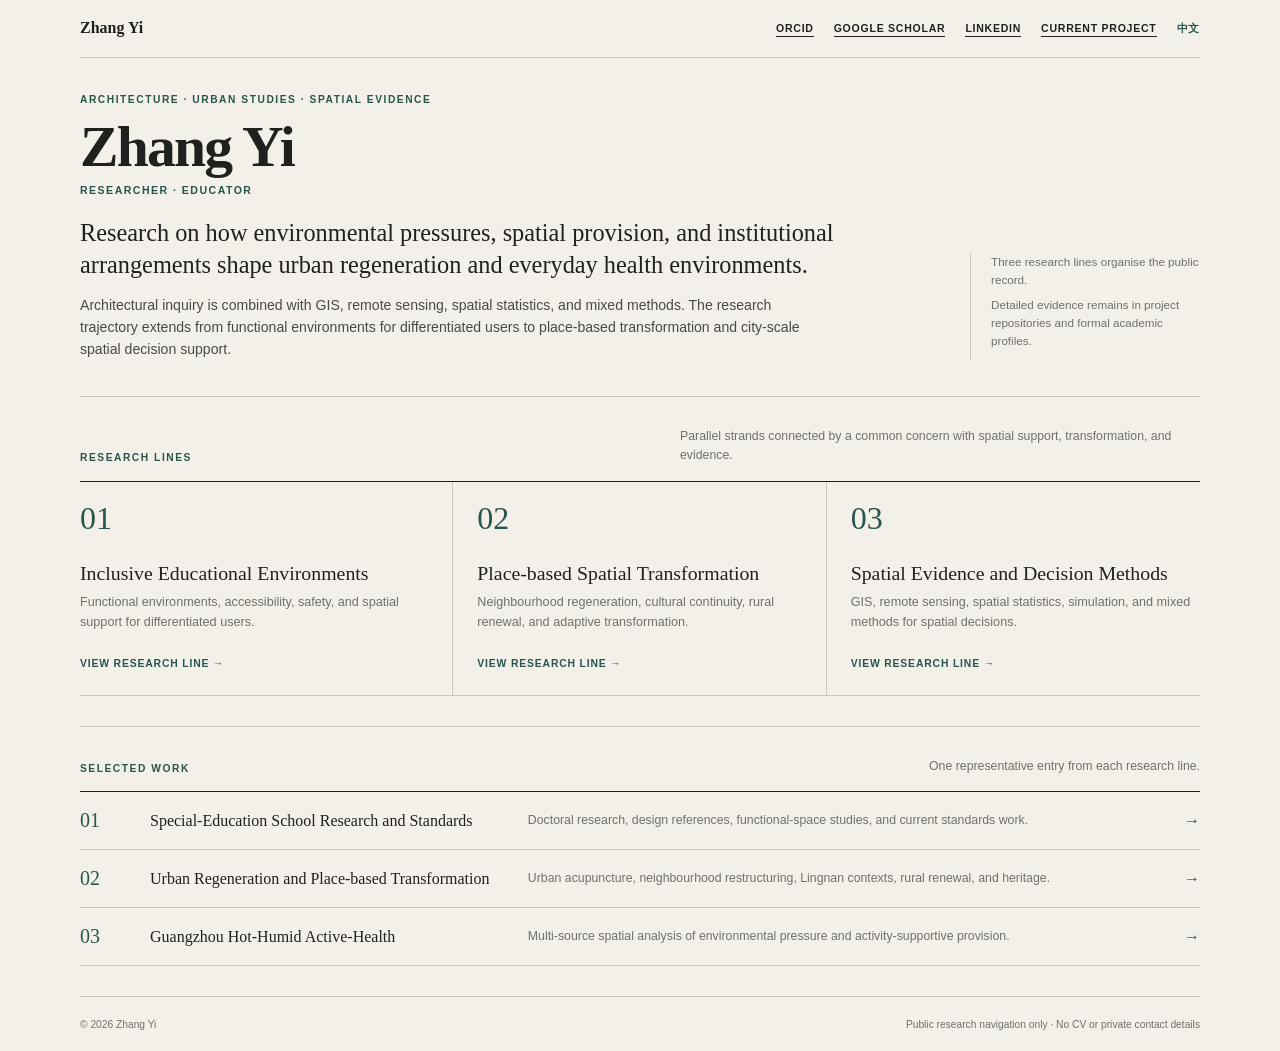
==== commit 13f02291: "Reframe homepage around three research lines" ====
--- a/index.html
+++ b/index.html
@@ -10,6 +10,7 @@
 </head>
 <body>
   <header class="site-header shell">
+    <a class="site-name" href="/">Zhang Yi</a>
     <nav class="profile-nav" aria-label="External research profiles">
       <a href="https://orcid.org/0009-0001-2151-0734" rel="me noopener noreferrer">ORCID</a>
       <a href="https://scholar.google.com/citations?user=8Ptx05EAAAAJ&hl=en" rel="noopener noreferrer">Google Scholar</a>
@@ -21,91 +22,77 @@
 
   <main>
     <section class="hero shell">
-      <div class="hero-copy">
+      <div>
         <p class="eyebrow">Architecture · Urban Studies · Spatial Evidence</p>
         <h1>Zhang Yi</h1>
         <p class="role-line">Researcher · Educator</p>
-        <p class="lead">
-          Research on how environmental pressures, spatial provision, and institutional arrangements shape urban regeneration and everyday health environments.
-        </p>
-        <p class="intro">
-          Architectural inquiry is combined with GIS, remote sensing, spatial statistics, and mixed methods. The research trajectory extends from functional environments for differentiated users to place-based transformation and city-scale spatial decision support.
-        </p>
+        <p class="lead">Research on how environmental pressures, spatial provision, and institutional arrangements shape urban regeneration and everyday health environments.</p>
+        <p class="intro">Architectural inquiry is combined with GIS, remote sensing, spatial statistics, and mixed methods. The research trajectory extends from functional environments for differentiated users to place-based transformation and city-scale spatial decision support.</p>
       </div>
-
-      <aside class="affiliation" aria-label="Affiliation">
-        <p>Guangdong Construction Vocational Technology Institute</p>
-        <p>Guangzhou, China</p>
+      <aside class="hero-note">
+        <p>Three research lines organise the public record.</p>
+        <p>Detailed evidence remains in project repositories and formal academic profiles.</p>
       </aside>
     </section>
 
-    <section class="research-section shell" aria-labelledby="research-heading">
-      <p class="section-label" id="research-heading">Research trajectory</p>
-      <div class="trajectory-list">
-        <article class="trajectory-item">
-          <p class="item-number">01</p>
-          <div>
-            <h2>Inclusive educational environments</h2>
-            <p>Spatial support, functional organisation, rehabilitation settings, and accessibility for differentiated users.</p>
-          </div>
-        </article>
-
-        <article class="trajectory-item">
-          <p class="item-number">02</p>
-          <div>
-            <h2>Place-based spatial transformation</h2>
-            <p>Neighbourhood regeneration, cultural continuity, rural renewal, industrial heritage, and adaptive transformation.</p>
-          </div>
-        </article>
-
-        <article class="trajectory-item">
-          <p class="item-number">03</p>
-          <div>
-            <h2>Evidence-informed spatial transformation</h2>
-            <p>Environmental pressure, spatial provision, active-health environments, governance, and planning priorities.</p>
-          </div>
-        </article>
+    <section class="home-section shell">
+      <div class="section-head">
+        <p class="section-label">Research lines</p>
+        <p>Parallel strands connected by a common concern with spatial support, transformation, and evidence.</p>
+      </div>
+      <div class="line-grid">
+        <a class="line-card" href="inclusive/">
+          <span class="number">01</span>
+          <h2>Inclusive Educational Environments</h2>
+          <p>Functional environments, accessibility, safety, and spatial support for differentiated users.</p>
+          <span class="more">View research line →</span>
+        </a>
+        <a class="line-card" href="transformation/">
+          <span class="number">02</span>
+          <h2>Place-based Spatial Transformation</h2>
+          <p>Neighbourhood regeneration, cultural continuity, rural renewal, and adaptive transformation.</p>
+          <span class="more">View research line →</span>
+        </a>
+        <a class="line-card" href="evidence/">
+          <span class="number">03</span>
+          <h2>Spatial Evidence and Decision Methods</h2>
+          <p>GIS, remote sensing, spatial statistics, simulation, and mixed methods for spatial decisions.</p>
+          <span class="more">View research line →</span>
+        </a>
       </div>
     </section>
 
-    <section class="work-section shell" aria-labelledby="work-heading">
-      <p class="section-label" id="work-heading">Selected project evidence</p>
-      <div class="work-grid">
-        <article class="work-card">
-          <div class="work-heading">
-            <span>01</span>
-            <h2>Active-health POI provision</h2>
-          </div>
-          <img class="project-image" src="assets/images/active-health-poi.jpg" alt="Distribution of active-health POI provision across Guangzhou" loading="lazy">
-          <p>Point-based facilities supporting sport, exercise, recreation, and everyday activity across Guangzhou.</p>
-          <a class="text-link" href="https://github.com/zgasoole/guangzhou-hot-humid-active-health" rel="noopener noreferrer">View project</a>
-        </article>
-
-        <article class="work-card">
-          <div class="work-heading">
-            <span>02</span>
-            <h2>Ecological and activity spaces</h2>
-          </div>
-          <img class="project-image" src="assets/images/green-activity-space.jpg" alt="Ecological green areas and activity spaces across Guangzhou" loading="lazy">
-          <p>Polygon-based ecological green areas and spaces supporting recreation and physical activity.</p>
-          <a class="text-link" href="https://github.com/zgasoole/guangzhou-hot-humid-active-health" rel="noopener noreferrer">View project</a>
-        </article>
-
-        <article class="work-card">
-          <div class="work-heading">
-            <span>03</span>
-            <h2>Walking network</h2>
-          </div>
-          <img class="project-image" src="assets/images/walking-network.jpg" alt="Walking-path network across Guangzhou" loading="lazy">
-          <p>Line-based walking infrastructure used to represent everyday active-mobility provision.</p>
-          <a class="text-link" href="https://github.com/zgasoole/guangzhou-hot-humid-active-health" rel="noopener noreferrer">View project</a>
-        </article>
+    <section class="home-section shell">
+      <div class="section-head">
+        <p class="section-label">Selected work</p>
+        <p>One representative entry from each research line.</p>
+      </div>
+      <div class="work-list">
+        <a class="work-row" href="inclusive/">
+          <span class="number">01</span>
+          <h3>Special-Education School Research and Standards</h3>
+          <p>Doctoral research, design references, functional-space studies, and current standards work.</p>
+          <span class="arrow">→</span>
+        </a>
+        <a class="work-row" href="transformation/">
+          <span class="number">02</span>
+          <h3>Urban Regeneration and Place-based Transformation</h3>
+          <p>Urban acupuncture, neighbourhood restructuring, Lingnan contexts, rural renewal, and heritage.</p>
+          <span class="arrow">→</span>
+        </a>
+        <a class="work-row" href="evidence/">
+          <span class="number">03</span>
+          <h3>Guangzhou Hot-Humid Active-Health</h3>
+          <p>Multi-source spatial analysis of environmental pressure and activity-supportive provision.</p>
+          <span class="arrow">→</span>
+        </a>
       </div>
     </section>
   </main>
 
   <footer class="site-footer shell">
     <p>© 2026 Zhang Yi</p>
+    <p>Public research navigation only · No CV or private contact details</p>
   </footer>
 </body>
 </html>
--- a/assets/css/site.css
+++ b/assets/css/site.css
@@ -4,18 +4,12 @@
   --muted: #6f716b;
   --line: #c9c7bf;
   --accent: #28564c;
-  --soft: rgba(40, 86, 76, 0.06);
-  --max: 1180px;
-}
-
-* {
-  box-sizing: border-box;
-}
-
-html {
-  scroll-behavior: smooth;
-}
-
+  --soft: rgba(40, 86, 76, 0.055);
+  --max: 1120px;
+}
+
+* { box-sizing: border-box; }
+html { scroll-behavior: smooth; }
 body {
   margin: 0;
   background: var(--paper);
@@ -25,373 +19,250 @@
   line-height: 1.55;
   text-rendering: optimizeLegibility;
 }
-
-a {
-  color: inherit;
-  text-decoration-thickness: 1px;
-  text-underline-offset: 0.22em;
-}
-
-a:hover,
-a:focus-visible {
-  color: var(--accent);
-}
-
-.shell {
-  width: min(calc(100% - 48px), var(--max));
-  margin-inline: auto;
-}
+a { color: inherit; text-underline-offset: .22em; }
+a:hover, a:focus-visible { color: var(--accent); }
+.shell { width: min(calc(100% - 44px), var(--max)); margin-inline: auto; }
 
 .site-header {
-  min-height: 64px;
+  min-height: 58px;
   display: flex;
   align-items: center;
   justify-content: space-between;
-  gap: 28px;
-  border-bottom: 1px solid var(--line);
-}
-
-.wordmark {
-  flex: 0 0 auto;
-  display: inline-flex;
-  width: 38px;
-  height: 38px;
-  align-items: center;
-  justify-content: center;
-  border: 1px solid var(--ink);
-  font-family: Georgia, "Times New Roman", serif;
-  font-size: 0.76rem;
-  letter-spacing: 0.08em;
+  gap: 26px;
+  border-bottom: 1px solid var(--line);
+}
+.site-name {
+  font-family: Georgia, "Times New Roman", "Songti SC", serif;
+  font-size: 1rem;
+  font-weight: 700;
   text-decoration: none;
 }
-
 .profile-nav {
   display: flex;
   flex-wrap: wrap;
   justify-content: flex-end;
-  gap: 10px 22px;
-  font-size: 0.68rem;
+  gap: 8px 20px;
+  font-size: .66rem;
   font-weight: 650;
-  letter-spacing: 0.07em;
-  text-transform: uppercase;
-}
-
-.profile-nav a {
-  text-decoration: none;
-  border-bottom: 1px solid var(--ink);
-}
-
-.profile-nav .language-link {
-  margin-left: 8px;
-  color: var(--accent);
-  border-bottom-color: transparent;
-}
+  letter-spacing: .07em;
+  text-transform: uppercase;
+}
+.profile-nav a { text-decoration: none; border-bottom: 1px solid var(--ink); }
+.profile-nav .language-link { color: var(--accent); border-bottom-color: transparent; }
 
 .hero {
   display: grid;
-  grid-template-columns: minmax(0, 1fr) 250px;
-  gap: clamp(42px, 7vw, 96px);
+  grid-template-columns: minmax(0, 1fr) 230px;
+  gap: clamp(34px, 6vw, 78px);
   align-items: end;
-  padding-block: 34px 38px;
-  border-bottom: 1px solid var(--line);
-}
-
-.hero-copy {
-  max-width: 800px;
-}
-
-.eyebrow,
-.role-line,
-.section-label {
+  padding-block: 34px 36px;
+  border-bottom: 1px solid var(--line);
+}
+.eyebrow, .section-label, .status-label {
   margin: 0;
   color: var(--accent);
-  font-size: 0.66rem;
-  font-weight: 700;
-  letter-spacing: 0.15em;
-  text-transform: uppercase;
-}
-
-h1,
-h2 {
-  font-family: Georgia, "Times New Roman", "Songti SC", "Noto Serif SC", serif;
-}
-
+  font-size: .64rem;
+  font-weight: 700;
+  letter-spacing: .15em;
+  text-transform: uppercase;
+}
+h1, h2, h3 { font-family: Georgia, "Times New Roman", "Songti SC", "Noto Serif SC", serif; }
 h1 {
-  margin: 12px 0 5px;
-  font-size: clamp(2.7rem, 4.8vw, 4.2rem);
+  margin: 10px 0 7px;
+  font-size: clamp(2.55rem, 4.5vw, 3.9rem);
   font-weight: 700;
   line-height: 1;
-  letter-spacing: -0.035em;
-}
-
+  letter-spacing: -.03em;
+}
 .role-line {
-  margin-bottom: 22px;
-}
-
+  margin: 0 0 18px;
+  color: var(--accent);
+  font-size: .66rem;
+  font-weight: 700;
+  letter-spacing: .14em;
+  text-transform: uppercase;
+}
 .lead {
   max-width: 760px;
-  margin: 0 0 14px;
-  font-family: Georgia, "Times New Roman", "Songti SC", "Noto Serif SC", serif;
-  font-size: clamp(1.25rem, 2vw, 1.75rem);
-  line-height: 1.32;
-}
-
-.intro {
-  max-width: 720px;
-  margin: 0;
-  color: #484a46;
-  font-size: 0.89rem;
-}
-
-.affiliation {
+  margin: 0 0 13px;
+  font-family: Georgia, "Times New Roman", "Songti SC", serif;
+  font-size: clamp(1.2rem, 1.9vw, 1.65rem);
+  line-height: 1.34;
+}
+.intro { max-width: 740px; margin: 0; color: #484a46; font-size: .88rem; }
+.hero-note {
   align-self: end;
-  padding: 0 0 4px 24px;
+  padding: 0 0 3px 20px;
   border-left: 1px solid var(--line);
-  color: #868780;
-  font-size: 0.72rem;
-}
-
-.affiliation p {
-  margin: 0 0 5px;
-}
-
-.research-section,
-.work-section {
-  padding-block: 32px;
-  border-bottom: 1px solid var(--line);
-}
-
-.section-label {
-  margin-bottom: 16px;
-}
-
-.trajectory-list {
-  border-top: 1px solid var(--ink);
-}
-
-.trajectory-item {
-  display: grid;
-  grid-template-columns: 72px minmax(0, 1fr);
+  color: var(--muted);
+  font-size: .73rem;
+}
+.hero-note p { margin: 0 0 7px; }
+
+.home-section, .page-section { padding-block: 30px; border-bottom: 1px solid var(--line); }
+.section-head {
+  display: flex;
+  align-items: end;
+  justify-content: space-between;
   gap: 28px;
+  margin-bottom: 15px;
+}
+.section-head p:last-child { max-width: 520px; margin: 0; color: var(--muted); font-size: .77rem; }
+
+.line-grid {
+  display: grid;
+  grid-template-columns: repeat(3, minmax(0, 1fr));
+  border-top: 1px solid var(--ink);
+  border-bottom: 1px solid var(--line);
+}
+.line-card {
+  min-width: 0;
+  padding: 20px 24px 22px;
+  border-right: 1px solid var(--line);
+  text-decoration: none;
+}
+.line-card:first-child { padding-left: 0; }
+.line-card:last-child { padding-right: 0; border-right: 0; }
+.line-card .number {
+  display: block;
+  margin-bottom: 28px;
+  color: var(--accent);
+  font-family: Georgia, "Times New Roman", serif;
+  font-size: 2rem;
+  line-height: 1;
+}
+.line-card h2 { margin: 0 0 8px; font-size: 1.24rem; font-weight: 400; line-height: 1.18; }
+.line-card p { margin: 0 0 18px; color: var(--muted); font-size: .79rem; }
+.line-card .more { color: var(--accent); font-size: .65rem; font-weight: 700; letter-spacing: .08em; text-transform: uppercase; }
+
+.work-list { border-top: 1px solid var(--ink); }
+.work-row {
+  display: grid;
+  grid-template-columns: 50px minmax(210px, .9fr) minmax(0, 1.6fr) auto;
+  gap: 20px;
+  align-items: center;
+  padding: 13px 0;
+  border-bottom: 1px solid var(--line);
+  text-decoration: none;
+}
+.work-row .number { color: var(--accent); font-family: Georgia, "Times New Roman", serif; font-size: 1.25rem; }
+.work-row h3 { margin: 0; font-size: 1rem; font-weight: 400; }
+.work-row p { margin: 0; color: var(--muted); font-size: .77rem; }
+.work-row .arrow { color: var(--accent); font-size: 1rem; }
+
+.page-hero {
+  display: grid;
+  grid-template-columns: minmax(0, 1fr) 270px;
+  gap: clamp(34px, 6vw, 78px);
+  align-items: end;
+  padding-block: 34px 32px;
+  border-bottom: 1px solid var(--line);
+}
+.page-hero h1 { max-width: 820px; font-size: clamp(2.25rem, 4vw, 3.45rem); }
+.page-summary { max-width: 780px; margin: 0; color: #454743; font-size: .93rem; }
+.page-meta { padding-left: 20px; border-left: 1px solid var(--line); color: var(--muted); font-size: .75rem; }
+.page-meta p { margin: 0 0 8px; }
+
+.three-col, .two-col {
+  display: grid;
+  gap: 28px;
+  border-top: 1px solid var(--ink);
+  padding-top: 17px;
+}
+.three-col { grid-template-columns: repeat(3, minmax(0, 1fr)); }
+.two-col { grid-template-columns: repeat(2, minmax(0, 1fr)); }
+.info-card { min-width: 0; padding-right: 18px; }
+.info-card + .info-card { padding-left: 26px; border-left: 1px solid var(--line); }
+.info-card h2 { margin: 7px 0 9px; font-size: 1.17rem; font-weight: 400; }
+.info-card p, .info-card li { color: var(--muted); font-size: .78rem; }
+.info-card ul { margin: 0; padding-left: 1.1rem; }
+.info-card li + li { margin-top: 7px; }
+
+.status-list { border-top: 1px solid var(--ink); }
+.status-row {
+  display: grid;
+  grid-template-columns: 150px minmax(0, 1fr) 110px;
+  gap: 22px;
+  padding: 13px 0;
+  border-bottom: 1px solid var(--line);
   align-items: start;
-  padding: 17px 0 18px;
-  border-bottom: 1px solid var(--line);
-}
-
-.item-number {
-  margin: 0;
-  color: var(--accent);
-  font-family: Georgia, "Times New Roman", serif;
-  font-size: 2.1rem;
-  line-height: 1;
-}
-
-.trajectory-item > div {
-  padding-left: 28px;
-  border-left: 1px solid var(--line);
-}
-
-.trajectory-item h2 {
-  margin: 0 0 5px;
-  font-size: 1.25rem;
-  font-weight: 400;
-  line-height: 1.2;
-}
-
-.trajectory-item p:not(.item-number) {
-  margin: 0;
-  color: var(--muted);
-  font-size: 0.8rem;
-}
-
-.work-grid {
+}
+.status-row h3 { margin: 0; font-size: 1rem; font-weight: 400; }
+.status-row p { margin: 0; color: var(--muted); font-size: .77rem; }
+.status { color: var(--accent); font-size: .63rem; font-weight: 700; letter-spacing: .07em; text-transform: uppercase; text-align: right; }
+
+.chain {
+  display: grid;
+  grid-template-columns: repeat(5, minmax(0, 1fr));
+  border-top: 1px solid var(--ink);
+  border-bottom: 1px solid var(--line);
+}
+.chain span { padding: 14px 12px; border-right: 1px solid var(--line); color: var(--muted); font-size: .72rem; text-align: center; }
+.chain span:last-child { border-right: 0; }
+
+.map-grid {
   display: grid;
   grid-template-columns: repeat(3, minmax(0, 1fr));
-  gap: 36px;
-  border-top: 1px solid var(--ink);
-  padding-top: 18px;
-}
-
-.work-card {
-  display: flex;
-  flex-direction: column;
-  min-width: 0;
-}
-
-.work-heading {
-  min-height: 58px;
-  display: grid;
-  grid-template-columns: 38px minmax(0, 1fr);
-  gap: 12px;
-  align-items: start;
-}
-
-.work-heading span {
-  color: var(--accent);
-  font-family: Georgia, "Times New Roman", serif;
-  font-size: 1.45rem;
-  line-height: 1;
-}
-
-.work-heading h2 {
-  margin: 0;
-  font-size: 1.06rem;
-  font-weight: 400;
-  line-height: 1.22;
-}
-
-.project-visual {
-  height: 145px;
-  margin: 9px 0 14px;
+  gap: 24px;
+  max-width: 940px;
+  margin-inline: auto;
+  border-top: 1px solid var(--ink);
+  padding-top: 17px;
+}
+.map-card { margin: 0; min-width: 0; }
+.map-card img {
+  width: 100%;
+  aspect-ratio: 1 / 1;
+  display: block;
+  object-fit: contain;
+  background: #ebe9e3;
   border: 1px solid var(--line);
-  background-color: #eeece6;
-  overflow: hidden;
-}
-
-.visual-one {
-  background-image:
-    radial-gradient(circle at 28% 62%, rgba(40, 86, 76, 0.22) 0 9%, transparent 10%),
-    radial-gradient(circle at 58% 38%, rgba(40, 86, 76, 0.16) 0 12%, transparent 13%),
-    linear-gradient(22deg, transparent 0 44%, rgba(40, 86, 76, 0.22) 45% 46%, transparent 47% 100%),
-    repeating-linear-gradient(90deg, transparent 0 31px, rgba(32, 33, 31, 0.08) 32px 33px);
-}
-
-.visual-two {
-  background-image:
-    linear-gradient(30deg, transparent 0 48%, rgba(40, 86, 76, 0.18) 49% 51%, transparent 52%),
-    linear-gradient(150deg, transparent 0 48%, rgba(32, 33, 31, 0.10) 49% 51%, transparent 52%),
-    repeating-linear-gradient(90deg, transparent 0 48px, rgba(32, 33, 31, 0.08) 49px 50px),
-    repeating-linear-gradient(0deg, transparent 0 32px, rgba(32, 33, 31, 0.06) 33px 34px);
-}
-
-.visual-three {
-  background-image:
-    linear-gradient(96deg, transparent 0 33%, rgba(40, 86, 76, 0.22) 34% 36%, transparent 37% 100%),
-    linear-gradient(12deg, transparent 0 55%, rgba(40, 86, 76, 0.18) 56% 58%, transparent 59% 100%),
-    repeating-linear-gradient(28deg, transparent 0 24px, rgba(32, 33, 31, 0.08) 25px 26px),
-    repeating-linear-gradient(118deg, transparent 0 38px, rgba(32, 33, 31, 0.06) 39px 40px);
-}
-
-.work-card > p {
-  margin: 0;
-  color: var(--muted);
-  font-size: 0.78rem;
-}
-
-.text-link,
-.work-status {
-  width: fit-content;
-  margin-top: 13px !important;
-  color: var(--accent) !important;
-  font-size: 0.68rem !important;
-  font-weight: 650;
-  letter-spacing: 0.07em;
-  text-transform: uppercase;
-}
-
-.text-link {
-  margin-top: auto;
-  padding-top: 13px;
-}
-
-.work-status {
-  margin-top: auto !important;
-  padding-top: 13px;
-}
-
-.site-footer {
-  min-height: 58px;
-  display: flex;
-  align-items: center;
-  color: var(--muted);
-  font-size: 0.66rem;
-  letter-spacing: 0.04em;
-}
-
-.site-footer p {
-  margin: 0;
-}
-
-.zh-page h1,
-.zh-page h2,
-.zh-page .lead {
-  font-family: "Songti SC", "Noto Serif SC", Georgia, serif;
-}
-
-.zh-page h1 {
-  letter-spacing: -0.02em;
-}
+}
+.map-card figcaption { padding-top: 10px; }
+.map-card h2 { margin: 0 0 5px; font-size: 1.02rem; font-weight: 400; }
+.map-card p { margin: 0; color: var(--muted); font-size: .74rem; }
+
+.repo-link {
+  display: inline-block;
+  margin-top: 13px;
+  color: var(--accent);
+  font-size: .66rem;
+  font-weight: 700;
+  letter-spacing: .08em;
+  text-transform: uppercase;
+}
+.site-footer { min-height: 54px; display: flex; align-items: center; justify-content: space-between; gap: 20px; color: var(--muted); font-size: .64rem; }
+.site-footer p { margin: 0; }
+
+.zh-page h1, .zh-page h2, .zh-page h3, .zh-page .lead { font-family: "Songti SC", "Noto Serif SC", Georgia, serif; }
+.zh-page h1 { letter-spacing: -.015em; }
 
 @media (max-width: 900px) {
-  .site-header {
-    align-items: flex-start;
-    padding-block: 12px;
-  }
-
-  .profile-nav {
-    max-width: 620px;
-  }
-
-  .hero {
-    grid-template-columns: 1fr;
-    gap: 22px;
-    padding-block: 30px;
-  }
-
-  .affiliation {
-    max-width: 420px;
-    padding: 14px 0 0;
-    border-left: 0;
-    border-top: 1px solid var(--line);
-  }
-
-  .work-grid {
-    gap: 24px;
-  }
-}
-
-@media (max-width: 700px) {
-  .shell {
-    width: min(calc(100% - 28px), var(--max));
-  }
-
-  .site-header {
-    display: grid;
-    grid-template-columns: auto 1fr;
-    gap: 18px;
-  }
-
-  .profile-nav {
-    gap: 8px 14px;
-    font-size: 0.62rem;
-  }
-
-  .profile-nav .language-link {
-    margin-left: 0;
-  }
-
-  h1 {
-    font-size: clamp(2.5rem, 14vw, 3.5rem);
-  }
-
-  .trajectory-item {
-    grid-template-columns: 48px minmax(0, 1fr);
-    gap: 14px;
-  }
-
-  .trajectory-item > div {
-    padding-left: 18px;
-  }
-
-  .work-grid {
-    grid-template-columns: 1fr;
-  }
-
-  .work-heading {
-    min-height: auto;
-  }
-
-  .project-visual {
-    height: 175px;
-  }
-}
+  .hero, .page-hero { grid-template-columns: 1fr; gap: 20px; }
+  .hero-note, .page-meta { max-width: 520px; padding: 13px 0 0; border-left: 0; border-top: 1px solid var(--line); }
+  .line-grid, .three-col, .map-grid { grid-template-columns: 1fr; }
+  .line-card { padding: 17px 0; border-right: 0; border-bottom: 1px solid var(--line); }
+  .line-card:last-child { border-bottom: 0; }
+  .line-card .number { margin-bottom: 10px; }
+  .info-card + .info-card { padding: 16px 0 0; border-left: 0; border-top: 1px solid var(--line); }
+  .map-card { display: grid; grid-template-columns: 220px 1fr; gap: 18px; align-items: center; }
+  .map-card figcaption { padding-top: 0; }
+  .chain { grid-template-columns: 1fr; }
+  .chain span { border-right: 0; border-bottom: 1px solid var(--line); }
+  .chain span:last-child { border-bottom: 0; }
+}
+
+@media (max-width: 680px) {
+  .shell { width: min(calc(100% - 28px), var(--max)); }
+  .site-header { align-items: flex-start; padding-block: 11px; }
+  .site-name { display: none; }
+  .profile-nav { width: 100%; justify-content: flex-start; gap: 7px 14px; font-size: .61rem; }
+  .hero, .page-hero { padding-block: 27px; }
+  .work-row { grid-template-columns: 38px minmax(0, 1fr) auto; gap: 12px; }
+  .work-row p { grid-column: 2 / -1; }
+  .two-col { grid-template-columns: 1fr; }
+  .status-row { grid-template-columns: 1fr; gap: 6px; }
+  .status { text-align: left; }
+  .map-card { grid-template-columns: 1fr; }
+  .site-footer { align-items: flex-start; flex-direction: column; padding-block: 14px; }
+}
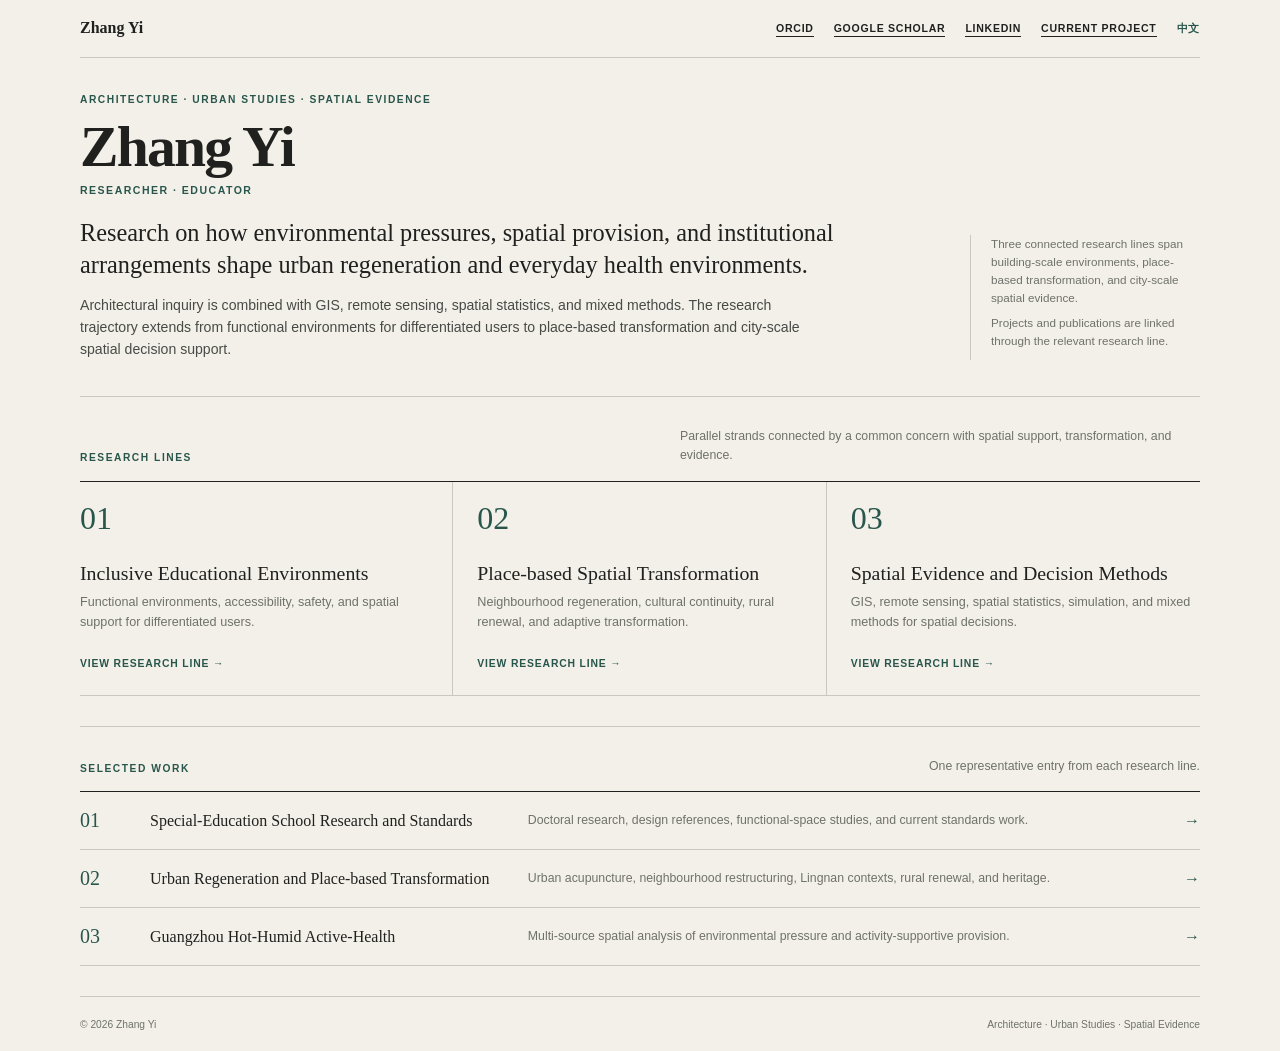
==== commit 08d9da93: "Refine public-facing homepage language" ====
--- a/index.html
+++ b/index.html
@@ -30,8 +30,8 @@
         <p class="intro">Architectural inquiry is combined with GIS, remote sensing, spatial statistics, and mixed methods. The research trajectory extends from functional environments for differentiated users to place-based transformation and city-scale spatial decision support.</p>
       </div>
       <aside class="hero-note">
-        <p>Three research lines organise the public record.</p>
-        <p>Detailed evidence remains in project repositories and formal academic profiles.</p>
+        <p>Three connected research lines span building-scale environments, place-based transformation, and city-scale spatial evidence.</p>
+        <p>Projects and publications are linked through the relevant research line.</p>
       </aside>
     </section>
 
@@ -92,7 +92,7 @@
 
   <footer class="site-footer shell">
     <p>© 2026 Zhang Yi</p>
-    <p>Public research navigation only · No CV or private contact details</p>
+    <p>Architecture · Urban Studies · Spatial Evidence</p>
   </footer>
 </body>
 </html>
--- a/assets/css/site.css
+++ b/assets/css/site.css
@@ -203,8 +203,8 @@
 .map-grid {
   display: grid;
   grid-template-columns: repeat(3, minmax(0, 1fr));
-  gap: 24px;
-  max-width: 940px;
+  gap: 22px;
+  max-width: 860px;
   margin-inline: auto;
   border-top: 1px solid var(--ink);
   padding-top: 17px;
@@ -215,8 +215,9 @@
   aspect-ratio: 1 / 1;
   display: block;
   object-fit: contain;
-  background: #ebe9e3;
+  background: #f8f7f3;
   border: 1px solid var(--line);
+  filter: contrast(1.14) saturate(1.08);
 }
 .map-card figcaption { padding-top: 10px; }
 .map-card h2 { margin: 0 0 5px; font-size: 1.02rem; font-weight: 400; }
